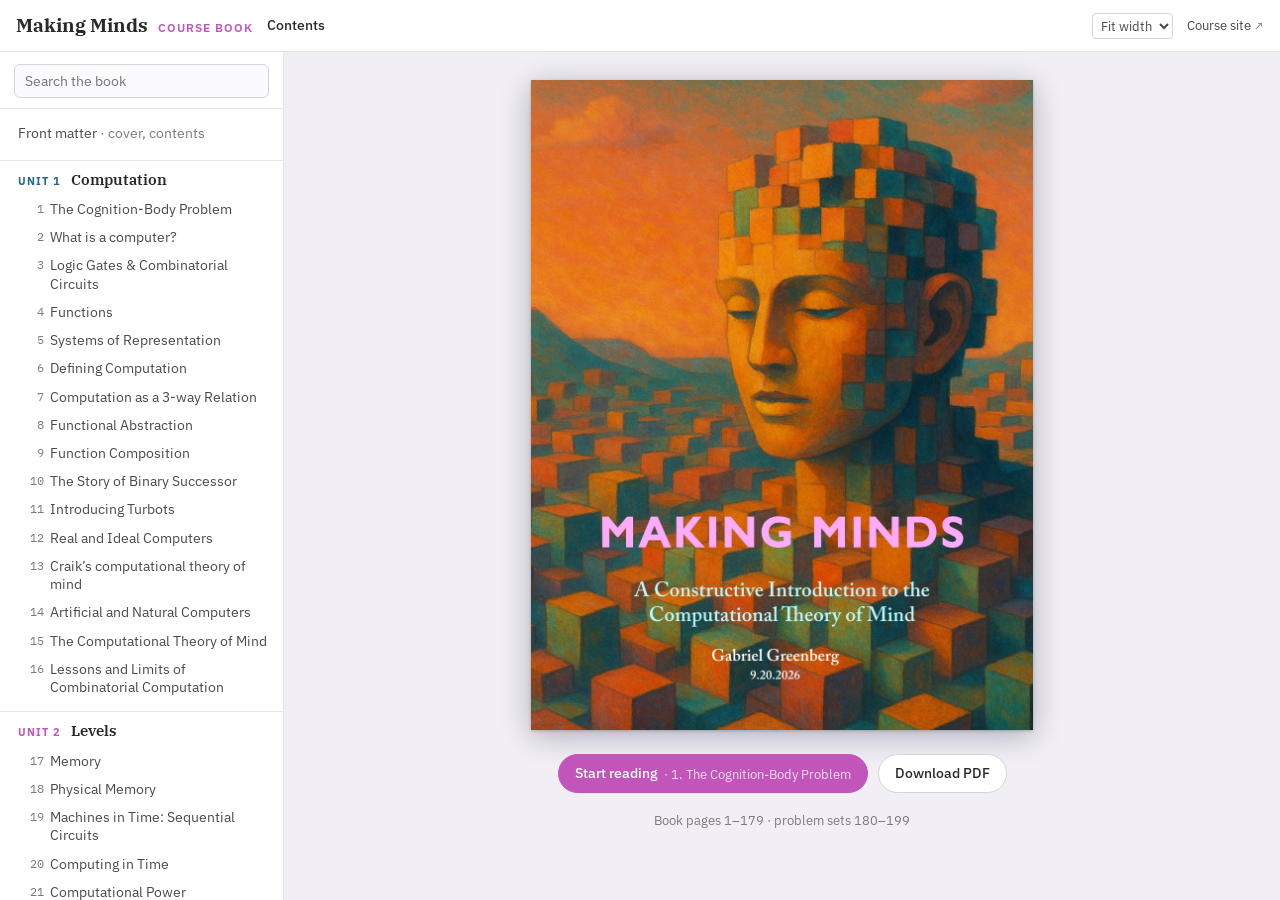
==== book/index.html @ e486b7bf "Web reader: read the course book online at /book/ (pdf.js, chapter PDFs, search, deep links); schedu" ====
<!doctype html>
<html lang="en">
<head>
<meta charset="utf-8">
<meta name="viewport" content="width=device-width, initial-scale=1">
<title>Making Minds · Read</title>
<meta name="description" content="Making Minds — a constructive introduction to the computational theory of mind (Gabriel Greenberg). Read the course book online, chapter by chapter, with search.">
<link rel="icon" href="data:image/svg+xml,%3Csvg xmlns='http://www.w3.org/2000/svg' viewBox='0 0 32 32'%3E%3Crect width='32' height='32' fill='%23081633'/%3E%3Ctext x='16' y='22' text-anchor='middle' font-family='Georgia,serif' font-weight='700' font-size='17' fill='%23fff'%3EMM%3C/text%3E%3C/svg%3E">
<link rel="preconnect" href="https://fonts.googleapis.com">
<link rel="preconnect" href="https://fonts.gstatic.com" crossorigin>
<link rel="stylesheet" href="https://fonts.googleapis.com/css2?family=IBM+Plex+Sans:ital,wght@0,400;0,500;0,600;1,400&family=IBM+Plex+Serif:wght@500;600;700&family=IBM+Plex+Mono:wght@400;500&display=swap">
<link rel="stylesheet" href="../assets/site.css">
<link rel="stylesheet" href="reader.css">
</head>
<body class="rb">
<header class="topbar rb-top">
  <button class="rb-menu" id="menu" type="button" aria-label="Contents" aria-controls="side" aria-expanded="false"><span></span><span></span><span></span></button>
  <a class="brand" href="#contents">Making Minds<span class="course">Course book</span></a>
  <nav class="rb-crumb" id="crumb" aria-label="Position"></nav>
  <div class="rb-tools">
    <span class="rb-pageno mono" id="pageno"></span>
    <label class="rb-zoom"><span class="vh">Zoom</span>
      <select id="zoom" aria-label="Zoom">
        <option value="0.75">75%</option>
        <option value="1" selected>Fit width</option>
        <option value="1.25">125%</option>
        <option value="1.5">150%</option>
        <option value="2">200%</option>
      </select>
    </label>
    <a class="rb-site" href="../index.html">Course site</a>
  </div>
</header>

<div class="rb-body">
  <div class="rb-backdrop" id="backdrop"></div>
  <aside class="rb-side" id="side" aria-label="Contents and search">
    <form class="rb-search" id="searchform" role="search" autocomplete="off">
      <input type="search" id="q" placeholder="Search the book" aria-label="Search the book" spellcheck="false">
      <button type="button" id="qclear" aria-label="Clear search" hidden>×</button>
    </form>
    <nav class="rb-toc" id="toc" aria-label="Contents"></nav>
    <div class="rb-results" id="results" hidden></div>
    <div class="rb-sidefoot" id="sidefoot"></div>
  </aside>

  <main class="rb-main" id="main" tabindex="-1">
    <section class="rb-landing" id="landing" hidden>
      <div class="rb-cover"><img id="coverimg" alt="Making Minds — cover" decoding="async"></div>
      <div class="rb-actions" id="actions"></div>
      <p class="rb-updated" id="updated"></p>
    </section>
    <section class="rb-doc" id="doc" hidden>
      <div class="rb-pages" id="pages"></div>
      <nav class="rb-chapnav" id="chapnav" aria-label="Previous and next chapter"></nav>
    </section>
    <p class="rb-status" id="status" hidden></p>
  </main>
</div>
<script type="module" src="reader.js"></script>
</body>
</html>
---- assets/site.css ----
/* Making Minds · Phil 133 · site stylesheet
   Layout and table styling follow the Fall 2026 planning calendar;
   colors and the splash hero come from the original makingminds.org. */

:root {
  --bg: #FBFAFD;
  --surface: #FFFFFF;
  --surface-2: #F1EEF5;
  --ink: #2A2A2A;
  --ink-2: #4A4A4A;
  --ink-3: #7B7B7B;
  --line: #E5E5E5;
  --line-2: #D5D5D5;
  --navy: #030D24;           /* splash background (matches the image edges) */
  --accent: #C255B9;         /* magenta section labels / unit headings */
  --accent-2: #DA73D2;       /* subtitle pink */
  --accent-soft: #F7E6F5;
  --lav: #E2B4FF;            /* the band under the hero */
  --lav-soft: #F2E6FF;
  --lav-line: #DCC6F2;
  --link: #1382D6;
  --date: #24678D;
  --date-soft: #E3EEF6;
  --hw: #C93A3A;
  --hw-soft: #FCEBEB;
  --exam: #6E3A96;
  --exam-soft: #EFE2FF;
  --hol: #9A9A9A;
  --orange: #F5A623;
  --u1: #24678D;
  --u2: #C255B9;
  --u3: #F5A623;
  color-scheme: light;
}

/* ---------- Base ---------- */
* { box-sizing: border-box; }
html { -webkit-text-size-adjust: 100%; scroll-behavior: smooth; }
body {
  margin: 0;
  background: var(--bg);
  color: var(--ink);
  font-family: "IBM Plex Sans", "Helvetica Neue", Arial, sans-serif;
  font-size: 15px;
  line-height: 1.5;
}
.page { max-width: 960px; margin-inline: auto; padding-inline: clamp(16px, 4vw, 40px); }
main.page { padding-block: 30px 40px; }
h1, h2, h3 { font-family: "IBM Plex Serif", Georgia, "Times New Roman", serif; text-wrap: balance; margin: 0; }
h1 { font-size: 34px; font-weight: 600; line-height: 1.12; letter-spacing: -0.01em; }
h2 { font-size: 19px; font-weight: 600; margin-bottom: 10px; color: var(--accent); }
h3 { font-size: 16px; font-weight: 600; margin: 20px 0 6px; }
a { color: var(--link); text-decoration-thickness: 1px; text-underline-offset: 2px; }
a:hover { text-decoration-thickness: 2px; }
b, strong { font-weight: 600; }
.mono { font-family: "IBM Plex Mono", "SFMono-Regular", Menlo, Consolas, monospace; font-variant-numeric: tabular-nums; }
.eyebrow { font-size: 11.5px; letter-spacing: 0.09em; text-transform: uppercase; color: var(--ink-3); font-weight: 600; }
.dim { color: var(--ink-3); }
em { color: var(--ink-3); font-style: italic; }
section { margin-top: 32px; }
main > section:first-child, main > .withtoc:first-child { margin-top: 0; }

/* ---------- Top bar ---------- */
.topbar { background: var(--surface); border-bottom: 1px solid var(--line); }
.topbar .page { display: flex; flex-wrap: wrap; align-items: baseline; justify-content: space-between; gap: 6px 20px; padding-block: 12px; }
.brand {
  font-family: "IBM Plex Serif", Georgia, serif; font-weight: 700; font-size: 19px; color: var(--ink);
  text-decoration: none; display: inline-flex; align-items: baseline; gap: 10px;
}
.brand .course { font-family: "IBM Plex Sans", sans-serif; font-weight: 600; font-size: 11.5px; letter-spacing: 0.09em; text-transform: uppercase; color: var(--accent); }
.topbar nav { display: flex; flex-wrap: wrap; gap: 4px 20px; font-size: 14px; }
.topbar nav a { color: var(--ink-2); text-decoration: none; padding: 4px 0; border-bottom: 2px solid transparent; }
.topbar nav a:hover { color: var(--accent); }
.topbar nav a[aria-current="page"] { color: var(--ink); border-bottom-color: var(--accent); font-weight: 600; }
.topbar nav a.ext::after { content: " \2197"; color: var(--ink-3); font-size: 12px; }

/* ---------- Hero (splash image, bound to the main column) ---------- */
.hero { margin: 0; background: var(--navy); color: #fff; overflow: hidden; }
.hero-inner { position: relative; }
.hero-img {
  display: block; width: 100%; height: clamp(260px, 33vw, 390px); object-fit: cover; object-position: 20% 18%;
  -webkit-mask-image: linear-gradient(to right, transparent, #000 6%, #000 94%, transparent);
          mask-image: linear-gradient(to right, transparent, #000 6%, #000 94%, transparent);
}
.hero-text {
  position: absolute; top: 50%; right: clamp(16px, 4vw, 40px); transform: translateY(-50%);
  max-width: 58%; display: grid; gap: 10px; justify-items: end; text-align: right;
}
.hero h1 { font-size: clamp(38px, 5.4vw, 62px); font-weight: 700; color: #fff; text-transform: uppercase; letter-spacing: 0.02em; line-height: 1.05; text-shadow: 0 2px 18px rgba(0,0,0,.45); }
.hero .tagline { font-family: "IBM Plex Serif", Georgia, serif; font-size: clamp(16px, 1.9vw, 20px); font-weight: 600; color: var(--accent-2); margin: 0; max-width: 34ch; text-shadow: 0 1px 12px rgba(0,0,0,.5); }
.hero .hero-meta { margin: 4px 0 0; font-size: 14.5px; line-height: 1.55; color: #E8ECF5; text-shadow: 0 1px 10px rgba(0,0,0,.6); }
.hero .eyebrow { color: #C9D2E6; }
.hero.slim .hero-img { height: 190px; object-position: 20% 34%; }
.hero.slim .hero-text { gap: 6px; }
.hero.slim h1 { font-size: clamp(28px, 3.6vw, 40px); text-transform: none; letter-spacing: -0.01em; }
.hero.slim .tagline { color: #E8ECF5; font-weight: 500; font-size: 15.5px; max-width: 48ch; }
.hero.slim .tagline a { color: #fff; }
.band { height: 14px; background: var(--lav); }

/* ---------- Facts (two-column key / value grid) ---------- */
.facts { display: grid; grid-template-columns: 1fr 1fr; column-gap: 36px; border-top: 1px solid var(--line-2); }
.fact { display: grid; grid-template-columns: 96px 1fr; gap: 12px; padding: 9px 0; border-bottom: 1px solid var(--line); font-size: 14px; line-height: 1.45; }
.fact .k { color: var(--accent); font-weight: 600; }
.fact .v { min-width: 0; }

/* ---------- Up-next box (label left, compressed content right) ---------- */
.next { background: var(--lav-soft); border: 1px solid var(--lav-line); padding: 4px 16px; }
.nx { display: grid; grid-template-columns: 104px 1fr; gap: 12px; align-items: start; padding: 9px 0; border-bottom: 1px solid var(--lav-line); font-size: 13.5px; line-height: 1.45; }
.nx:last-child { border-bottom: 0; }
.nx .chip { display: inline-block; justify-self: start; background: var(--hw-soft); color: var(--hw); font-size: 11px; letter-spacing: 0.08em; text-transform: uppercase; font-weight: 700; padding: 2px 8px; margin-top: 1px; white-space: nowrap; }
.nx-body { min-width: 0; }
.nx-main { color: var(--ink); font-weight: 600; text-decoration: none; }
.nx-main:hover { color: var(--accent); }
.nx-date { font-weight: 400; color: var(--date); margin-right: 4px; }
.nx-main .dim { font-weight: 400; }
.nx-detail { color: var(--ink-2); font-size: 13px; margin-top: 2px; }
.nx-detail .rl { padding: 0; margin-right: 4px; }
.nx-detail .sep { color: var(--ink-3); margin: 0 2px; }
.nx-done { padding: 10px 0; font-size: 13.5px; color: var(--accent); font-weight: 600; }

/* ---------- Legend / chips ---------- */
.legend { font-size: 13.5px; color: var(--ink-2); margin: 0 0 12px; }
.tag {
  display: inline-block; font-family: "IBM Plex Mono", monospace; font-size: 11px; font-weight: 600; letter-spacing: 0.02em;
  padding: 1px 6px; margin-right: 5px; white-space: nowrap; vertical-align: 1px; line-height: 1.5;
}
.tag.c { background: var(--accent-soft); color: var(--accent); }
.tag.t { background: var(--date-soft); color: var(--date); }
.tag.ct { background: var(--surface-2); color: var(--ink-2); }
.tag.file { background: var(--surface-2); color: var(--ink-2); }
.mm { font-family: "IBM Plex Mono", monospace; font-size: 11.5px; font-weight: 600; color: var(--accent); margin-right: 6px; letter-spacing: 0.03em; }
a.mmlink { color: inherit; text-decoration: none; border-bottom: 1px dotted var(--line-2); }
a.mmlink:hover { color: var(--accent); border-bottom: 1px solid var(--accent); }

/* ---------- Schedule table ---------- */
.tablewrap { overflow-x: auto; background: var(--surface); border: 1px solid var(--line); }
.tablewrap.narrow { max-width: 420px; }
.schedwrap + .schedwrap { margin-top: 22px; }
table { border-collapse: collapse; width: 100%; }
table.sched { min-width: 720px; table-layout: fixed; }
col.c-wk { width: 44px; }
col.c-date { width: 100px; }
col.c-topic { width: 30%; }
.sched-head { background: transparent; margin-bottom: 2px; }
.sched-head th { border: 0; padding: 4px 12px 6px; }
th { text-align: left; font-size: 11.5px; letter-spacing: 0.08em; text-transform: uppercase; color: var(--ink-3); font-weight: 600; padding: 10px 12px; border-bottom: 1px solid var(--line-2); }
td { padding: 10px 12px; border-bottom: 1px solid var(--line); vertical-align: top; }
tr:last-child td { border-bottom: 0; }
td.wk { color: var(--ink-3); font-size: 13px; }
td.date { white-space: nowrap; font-size: 13.5px; color: var(--date); }
td.topic { font-weight: 500; }
td.readings { color: var(--ink-2); font-size: 13.5px; }
tr.unit td { background: var(--surface-2); padding: 13px 12px 9px; border-bottom: 1px solid var(--line-2); box-shadow: inset 0 3px 0 var(--uc, var(--accent)); }
tr.unit td .un { display: inline-block; font-size: 11.5px; letter-spacing: 0.09em; text-transform: uppercase; font-weight: 700; color: var(--uc, var(--accent)); margin-right: 12px; vertical-align: 2px; }
tr.unit td .ut { font-family: "IBM Plex Serif", Georgia, serif; font-size: 19px; font-weight: 600; color: var(--ink); }
tr.u1 td.topic { box-shadow: inset 3px 0 0 var(--u1); }
tr.u2 td.topic { box-shadow: inset 3px 0 0 var(--u2); }
tr.u3 td.topic { box-shadow: inset 3px 0 0 var(--u3); }
tr.holiday td { color: var(--hol); }
tr.holiday td.topic { font-style: italic; font-weight: 400; }
/* Homework and exam rows: the tint starts at the divider bar, so the week and
   date cells read like every other row. */
tr.exam td.topic, tr.exam td.readings { background: var(--exam-soft); }
tr.exam td.topic { font-weight: 600; color: var(--exam); box-shadow: inset 3px 0 0 var(--exam); }
tr.exam td.readings { color: var(--exam); }
tr.hw td.topic, tr.hw td.readings { background: var(--hw-soft); }
tr.hw td.topic { color: var(--hw); font-weight: 600; box-shadow: inset 3px 0 0 var(--hw); }
tr.hw td.topic .sub { color: var(--hw); opacity: .85; }
tr.hw td.readings { color: var(--hw); }
.sub { display: block; font-size: 12.5px; color: var(--ink-3); margin-top: 2px; font-weight: 400; }
tr:target td { outline: 2px solid var(--accent); outline-offset: -2px; }

/* reading groups inside a cell */
.rg { display: grid; grid-template-columns: 52px 1fr; gap: 10px; }
.rl { font-size: 10.5px; letter-spacing: 0.08em; text-transform: uppercase; color: var(--ink-3); font-weight: 600; padding-top: 3px; }
.rg ul { margin: 0; padding: 0; list-style: none; display: grid; gap: 3px; }
.rg li { line-height: 1.45; }
.note { display: block; }

/* recommended readings: folded by default */
details.rec { margin: 7px 0 0 62px; }
details.rec summary {
  display: inline-flex; align-items: center; gap: 7px; cursor: pointer; list-style: none;
  font-size: 11.5px; font-weight: 600; letter-spacing: 0.04em; text-transform: uppercase;
  color: var(--ink-2); background: var(--surface-2); border: 1px solid var(--line); padding: 3px 9px 3px 7px;
}
details.rec summary::-webkit-details-marker { display: none; }
details.rec summary::before { content: ""; width: 0; height: 0; border-left: 4px solid transparent; border-right: 4px solid transparent; border-top: 5px solid var(--ink-3); transition: transform .15s; }
details.rec[open] summary::before { transform: rotate(180deg); }
details.rec summary:hover { color: var(--accent); border-color: var(--line-2); }
details.rec summary .n { font-weight: 400; letter-spacing: 0; text-transform: none; color: var(--ink-3); }
details.rec ul { margin: 8px 0 2px; padding: 0 0 0 10px; list-style: none; display: grid; gap: 4px; border-left: 2px solid var(--line); }
details.rec li { line-height: 1.45; }

/* ---------- Prose pages (policies) ---------- */
.withtoc { display: grid; grid-template-columns: minmax(0, 72ch) 1fr; gap: 40px; align-items: start; }
.toc { position: sticky; top: 20px; font-size: 13px; padding-top: 4px; }
.toc .eyebrow { margin-bottom: 8px; }
.toc ul { list-style: none; margin: 0; padding: 0; display: grid; gap: 4px; border-left: 1px solid var(--line-2); }
.toc li { padding-left: 12px; }
.toc a { color: var(--ink-2); text-decoration: none; }
.toc a:hover { color: var(--accent); }
.prose { max-width: 72ch; min-width: 0; }
.prose h2 { margin-top: 30px; padding-top: 14px; border-top: 1px solid var(--line-2); scroll-margin-top: 16px; }
.prose h2:first-child { margin-top: 0; padding-top: 0; border-top: 0; }
.prose p { margin: 8px 0; }
.prose ul, .prose ol { margin: 8px 0; padding-left: 22px; }
.prose li { margin: 4px 0; }
.prose li::marker { color: var(--ink-3); }
table.plain td { padding: 7px 12px; font-size: 14px; }
table.plain td.num { text-align: right; width: 80px; }
.scale { display: grid; grid-template-columns: repeat(4, 1fr); gap: 1px; background: var(--line); border: 1px solid var(--line); max-width: 520px; }
.scale div { background: var(--surface); padding: 7px 10px; display: flex; justify-content: space-between; gap: 8px; font-size: 13px; }
.scale div span { color: var(--ink-3); }
.scale div b { color: var(--ink); }

/* ---------- Resources ---------- */
.reslist h2 { margin-top: 26px; }
.reslist h2:first-child { margin-top: 0; }
.reslist ul { margin: 0; padding: 0; list-style: none; display: grid; border-top: 1px solid var(--line-2); }
.reslist li { padding: 9px 0; border-bottom: 1px solid var(--line); font-size: 14.5px; }
.reslist .rnote { color: var(--ink-3); font-size: 13px; margin-left: 10px; }

/* ---------- Footer ---------- */
footer.page { padding-block: 14px 40px; border-top: 1px solid var(--line); color: var(--ink-3); font-size: 12.5px; display: flex; flex-wrap: wrap; justify-content: space-between; gap: 4px 16px; }

/* ---------- Small screens ---------- */
@media (max-width: 720px) {
  .hero-img { height: 210px; object-position: 22% 22%; -webkit-mask-image: none; mask-image: none; }
  .hero-text { position: static; transform: none; max-width: none; text-align: left; justify-items: start; padding: 16px 0 24px; }
  .hero h1 { font-size: 34px; }
  .hero.slim .hero-img { height: 120px; }
  .hero.slim .hero-text { padding: 12px 0 20px; }
  .nx { grid-template-columns: 1fr; gap: 4px; }
  .facts { grid-template-columns: 1fr; column-gap: 0; }
  .fact { grid-template-columns: 1fr; gap: 1px; }
  .fact .k { font-size: 11.5px; letter-spacing: 0.08em; text-transform: uppercase; }
  .withtoc { grid-template-columns: 1fr; gap: 20px; }
  .toc { position: static; }
  .toc ul { display: flex; flex-wrap: wrap; gap: 4px 14px; border-left: 0; }
  .toc li { padding-left: 0; }
  .scale { grid-template-columns: repeat(2, 1fr); }
  .schedwrap { overflow: visible; }
  table.sched { min-width: 0; }
  table.sched, table.sched tbody, table.sched tr, table.sched td { display: block; }
  table.sched thead, .sched-head { display: none; }
  table.sched td.wk:empty { display: none; }
  table.sched tr { padding: 10px 12px; border-bottom: 1px solid var(--line); }
  table.sched tr:last-child { border-bottom: 0; }
  table.sched td { padding: 0; border: 0; width: auto; min-width: 0; }
  table.sched td.wk, table.sched td.date { display: inline; font-size: 12.5px; }
  table.sched td.readings:empty { display: none; }
  table.sched td.wk::before { content: "Wk "; }
  table.sched td.wk::after { content: "\00b7"; margin: 0 7px; }
  table.sched td.topic { margin-top: 3px; box-shadow: none !important; padding-left: 10px; border-left: 3px solid transparent; }
  table.sched tr.u1 td.topic { border-left-color: var(--u1); }
  table.sched tr.u2 td.topic { border-left-color: var(--u2); }
  table.sched tr.u3 td.topic { border-left-color: var(--u3); }
  table.sched tr.hw, table.sched tr.exam { background: var(--hw-soft); }
  table.sched tr.exam { background: var(--exam-soft); }
  table.sched tr.hw td, table.sched tr.exam td { background: transparent; }
  table.sched tr.hw td.topic { border-left-color: var(--hw); }
  table.sched tr.exam td.topic { border-left-color: var(--exam); }
  table.sched td.readings { margin-top: 6px; }
  table.sched tr.unit td { padding: 7px 12px; margin: 0 -12px; }
  .rg { grid-template-columns: 1fr; gap: 2px; }
  details.rec { margin-left: 0; }
  .topbar nav { gap: 4px 14px; }
}

/* ---------- Print ---------- */
@media print {
  body { font-size: 11.5px; background: #fff; }
  .topbar nav, .band, .next, footer { display: none; }
  .hero { background: none; color: #000; }
  .hero-img { display: none; }
  .hero h1, .hero .tagline, .hero .hero-meta { color: #000; text-shadow: none; }
  .hero-text { position: static; transform: none; text-align: left; justify-items: start; max-width: none; padding: 10px 0; }
  .tablewrap { border: 0; overflow: visible; }
  table.sched { min-width: 0; }
  tr { break-inside: avoid; }
  details.rec[open] summary::before { display: none; }
  a { color: inherit; text-decoration: none; }
}
---- book/reader.css ----
/* Making Minds · web reader. Builds on ../assets/site.css (tokens, top bar, fonts). */

:root { --rb-side-w: 284px; --rb-top-h: 52px; --rb-page-max: 1000px; }
html { scroll-behavior: auto; }
body.rb { margin: 0; height: 100vh; height: 100dvh; display: flex; flex-direction: column; overflow: hidden; background: var(--surface-2); }
.vh { position: absolute; width: 1px; height: 1px; overflow: hidden; clip: rect(0 0 0 0); white-space: nowrap; }

/* ---------- top bar ---------- */
.rb-top { flex: none; display: flex; align-items: center; gap: 14px; padding: 0 16px; height: var(--rb-top-h); position: relative; z-index: 30; }
.rb-top .brand { flex: none; white-space: nowrap; }
.rb-menu { display: none; flex: none; width: 34px; height: 34px; margin-left: -8px; padding: 8px 7px; border: 0; background: none; cursor: pointer; flex-direction: column; justify-content: space-between; }
.rb-menu span { display: block; height: 2px; background: var(--ink-2); border-radius: 1px; }
.rb-top .rb-crumb { flex: 1 1 auto; display: block; gap: 0; min-width: 0; font-size: 13.5px; color: var(--ink-2); white-space: nowrap; overflow: hidden; text-overflow: ellipsis; }
.topbar .rb-crumb a { color: inherit; text-decoration: none; padding: 0; border: 0; }
.rb-crumb a:hover { color: var(--accent); }
.rb-crumb .sep { color: var(--ink-3); margin: 0 6px; }
.rb-crumb .unit { font-weight: 600; color: var(--uc, var(--accent)); }
.rb-crumb .cur { color: var(--ink); font-weight: 500; }
.rb-tools { flex: none; display: flex; align-items: center; gap: 14px; font-size: 13px; }
.rb-pageno { color: var(--ink-3); font-size: 12.5px; white-space: nowrap; }
.rb-zoom select { font: inherit; font-size: 12.5px; color: var(--ink-2); background: var(--surface); border: 1px solid var(--line-2); border-radius: 4px; padding: 3px 4px; }
.rb-site { color: var(--ink-2); text-decoration: none; white-space: nowrap; }
.rb-site::after { content: " \2197"; color: var(--ink-3); font-size: 12px; }
.rb-site:hover { color: var(--accent); }

/* ---------- body: sidebar + main ---------- */
.rb-body { flex: 1 1 auto; min-height: 0; display: flex; position: relative; }
.rb-side { flex: none; width: var(--rb-side-w); background: var(--surface); border-right: 1px solid var(--line); overflow-y: auto; overscroll-behavior: contain; display: flex; flex-direction: column; }
.rb-main { flex: 1 1 auto; min-width: 0; overflow: auto; overscroll-behavior: contain; position: relative; outline: none; }
.rb-backdrop { display: none; }

/* search box */
.rb-search { position: sticky; top: 0; z-index: 2; background: var(--surface); padding: 12px 14px 10px; border-bottom: 1px solid var(--line); display: flex; align-items: center; }
.rb-search input { flex: 1 1 auto; min-width: 0; font: inherit; font-size: 13.5px; padding: 6px 28px 6px 10px; border: 1px solid var(--line-2); border-radius: 6px; background: var(--bg); color: var(--ink); -webkit-appearance: none; appearance: none; }
.rb-search input::-webkit-search-cancel-button { display: none; }
.rb-search input:focus { outline: 2px solid var(--lav); border-color: var(--lav-line); }
.rb-search button { position: absolute; right: 18px; width: 22px; height: 22px; border: 0; border-radius: 11px; background: var(--surface-2); color: var(--ink-2); font-size: 15px; line-height: 1; cursor: pointer; }
.rb-search button:hover { background: var(--lav-soft); color: var(--ink); }

/* contents tree */
.rb-toc { padding: 8px 0 12px; font-size: 13.5px; }
.rb-toc .front { display: block; padding: 6px 14px 6px 18px; color: var(--ink-2); text-decoration: none; }
.rb-toc .front:hover, .rb-toc .front.cur { color: var(--ink); background: var(--lav-soft); }
.rb-toc .unit { margin-top: 10px; padding: 8px 14px 4px 18px; display: flex; align-items: baseline; gap: 10px; border-top: 1px solid var(--line); }
.rb-toc .unit .un { font-size: 10.5px; letter-spacing: 0.09em; text-transform: uppercase; font-weight: 700; color: var(--uc); }
.rb-toc .unit .ut { font-family: "IBM Plex Serif", Georgia, serif; font-size: 15px; font-weight: 600; color: var(--ink); }
.rb-toc ol { list-style: none; margin: 0; padding: 0; }
.rb-toc .ch { display: block; }
.rb-toc .ch > a { display: grid; grid-template-columns: 26px 1fr; gap: 6px; padding: 5px 14px 5px 18px; color: var(--ink-2); text-decoration: none; line-height: 1.35; position: relative; }
.rb-toc .ch > a .n { color: var(--ink-3); font-family: "IBM Plex Mono", monospace; font-size: 12px; padding-top: 1px; text-align: right; }
.rb-toc .ch > a:hover { color: var(--ink); background: var(--bg); }
.rb-toc .ch.cur > a { color: var(--ink); font-weight: 600; background: var(--lav-soft); }
.rb-toc .ch > a .bar { position: absolute; left: 18px; right: 14px; bottom: 1px; height: 2px; background: var(--line); border-radius: 1px; overflow: hidden; opacity: 0; }
.rb-toc .ch > a .bar i { display: block; height: 100%; width: 0; background: var(--uc); }
.rb-toc .ch.read > a .bar { opacity: 1; }
.rb-toc .secs { display: none; margin: 2px 0 6px; padding: 0 0 0 0; }
.rb-toc .ch.cur .secs { display: block; }
.rb-toc .secs a { display: block; padding: 3px 14px 3px 50px; font-size: 12.5px; color: var(--ink-2); text-decoration: none; line-height: 1.35; }
.rb-toc .secs a.l3 { padding-left: 62px; color: var(--ink-3); }
.rb-toc .secs a:hover { color: var(--accent); }
.rb-toc .secs a.cur { color: var(--accent); font-weight: 600; }
.rb-toc .ps { margin-top: 12px; border-top: 1px solid var(--line); padding-top: 6px; }
.rb-toc .ps > a .n { font-size: 11px; }

/* sidebar footer links */
.rb-sidefoot { margin-top: auto; padding: 12px 18px 16px; border-top: 1px solid var(--line); font-size: 12.5px; color: var(--ink-2); display: grid; gap: 5px; }
.rb-sidefoot a { color: var(--ink-2); text-decoration: none; }
.rb-sidefoot a:hover { color: var(--accent); }
.rb-sidefoot .new { color: var(--ink-3); }
.rb-sidefoot .new b { color: var(--ink-2); font-weight: 600; }

/* search results (replace the tree while active) */
.rb-results { padding: 6px 0 16px; font-size: 13px; }
.rb-results .rs-head { padding: 8px 18px 6px; color: var(--ink-3); font-size: 12px; }
.rb-results .rs-ch { padding: 10px 18px 3px; font-weight: 600; color: var(--ink); border-top: 1px solid var(--line); }
.rb-results .rs-ch .n { color: var(--ink-3); font-family: "IBM Plex Mono", monospace; font-size: 11.5px; margin-right: 6px; }
.rb-results a.hit { display: block; padding: 5px 18px 7px; color: var(--ink-2); text-decoration: none; line-height: 1.4; }
.rb-results a.hit:hover, .rb-results a.hit.cur { background: var(--lav-soft); color: var(--ink); }
.rb-results a.hit .where { display: block; font-size: 11.5px; color: var(--ink-3); }
.rb-results a.hit .where .p { font-family: "IBM Plex Mono", monospace; }
.rb-results mark { background: #FFE9A6; color: inherit; padding: 0 1px; border-radius: 2px; }
.rb-results .none { padding: 12px 18px; color: var(--ink-3); }

/* ---------- landing ---------- */
.rb-landing { max-width: 760px; margin: 0 auto; padding: 28px 20px 48px; }
.rb-cover { display: flex; justify-content: center; }
.rb-cover img { display: block; width: min(100%, 560px, calc((100vh - 250px) * 1460 / 1888)); min-width: min(100%, 300px); height: auto; aspect-ratio: 1460 / 1888; background: var(--navy); box-shadow: 0 6px 28px rgba(3,13,36,.28), 0 1px 3px rgba(0,0,0,.2); }
.rb-actions { display: flex; flex-wrap: wrap; justify-content: center; gap: 10px; margin-top: 24px; }
.rb-actions a { display: inline-flex; align-items: center; gap: 6px; padding: 8px 16px; border-radius: 999px; font-size: 13.5px; font-weight: 500; text-decoration: none; border: 1px solid var(--line-2); background: var(--surface); color: var(--ink); }
.rb-actions a:hover { border-color: var(--accent); color: var(--accent); }
.rb-actions a.primary { background: var(--accent); border-color: var(--accent); color: #fff; }
.rb-actions a.primary:hover { background: var(--accent-2); border-color: var(--accent-2); color: #fff; }
.rb-actions a.cont { background: var(--lav-soft); border-color: var(--lav-line); }
.rb-actions a .sub { font-weight: 400; color: inherit; opacity: .8; }
.rb-actions a.contents { display: none; }
.rb-updated { text-align: center; margin: 18px 0 0; font-size: 12.5px; color: var(--ink-3); }
.rb-updated b { font-weight: 600; color: var(--ink-2); }

/* ---------- pages ---------- */
.rb-doc { padding: 22px 16px 40px; }
.rb-pages { display: flex; flex-direction: column; align-items: center; gap: 16px; }
.pg { position: relative; flex: none; background: #fff; box-shadow: 0 1px 2px rgba(0,0,0,.10), 0 6px 20px rgba(3,13,36,.10); width: var(--pw); height: var(--ph); overflow: hidden; }
.pg canvas { position: absolute; inset: 0; width: 100%; height: 100%; display: block; }
.pg .pnum { position: absolute; right: 8px; bottom: 6px; font-family: "IBM Plex Mono", monospace; font-size: 11px; color: var(--ink-3); opacity: 0; }
.pg.blank .pnum { opacity: 1; }
.pg.divider { }
.rb-chapnav { max-width: var(--rb-page-max); margin: 26px auto 0; display: flex; justify-content: space-between; gap: 12px; font-size: 14px; }
.rb-chapnav a { display: inline-flex; flex-direction: column; gap: 2px; padding: 12px 16px; background: var(--surface); border: 1px solid var(--line); text-decoration: none; color: var(--ink); max-width: 48%; }
.rb-chapnav a:hover { border-color: var(--accent); }
.rb-chapnav a .k { font-size: 11px; letter-spacing: 0.08em; text-transform: uppercase; color: var(--ink-3); font-weight: 600; }
.rb-chapnav a.next { margin-left: auto; text-align: right; align-items: flex-end; }
.rb-status { text-align: center; color: var(--ink-3); font-size: 13px; padding: 40px 16px; }

/* pdf.js 4.10 text layer (subset of web/pdf_viewer.css; the page div carries --scale-factor) */
.textLayer { position: absolute; text-align: initial; inset: 0; overflow: clip; opacity: 1; line-height: 1;
  -webkit-text-size-adjust: none; text-size-adjust: none; forced-color-adjust: none; transform-origin: 0 0; caret-color: CanvasText; z-index: 1; }
.textLayer :is(span, br) { color: transparent; position: absolute; white-space: pre; cursor: text; transform-origin: 0% 0%; }
.textLayer > :not(.markedContent), .textLayer .markedContent span:not(.markedContent) { z-index: 1; }
.textLayer span.markedContent { top: 0; height: 0; }
.textLayer span[role="img"] { -webkit-user-select: none; user-select: none; cursor: default; }
.textLayer ::selection { background: rgba(19,130,214,.28); color: transparent; }
.textLayer br::selection { background: transparent; }
.textLayer .endOfContent { display: block; position: absolute; inset: 100% 0 0; z-index: 0; cursor: default; -webkit-user-select: none; user-select: none; }
.textLayer.selecting .endOfContent { top: 0; }
.textLayer span.hl { background: rgba(255, 214, 90, .55); border-radius: 2px; box-shadow: 0 0 0 1px rgba(255, 214, 90, .55); }
.textLayerImages { display: none; }

/* ---------- small screens ---------- */
@media (max-width: 900px) {
  .rb-top { gap: 10px; padding: 0 12px; }
  .rb-menu { display: flex; }
  .rb-top .brand .course { display: none; }
  .rb-site { display: none; }
  .rb-pageno { display: none; }
  .rb-side { position: absolute; z-index: 20; top: 0; bottom: 0; left: 0; width: min(var(--rb-side-w), 86vw); transform: translateX(-102%); transition: transform .2s ease; box-shadow: 0 0 0 rgba(0,0,0,0); }
  .rb-side.open { transform: none; box-shadow: 0 0 40px rgba(3,13,36,.35); }
  .rb-backdrop { display: block; position: absolute; inset: 0; z-index: 15; background: rgba(3,13,36,.35); opacity: 0; pointer-events: none; transition: opacity .2s; }
  .rb-side.open + .rb-backdrop, .rb-backdrop.on { opacity: 1; pointer-events: auto; }
  .rb-doc { padding: 12px 8px 32px; }
  .rb-pages { gap: 10px; }
  .rb-actions a.contents { display: inline-flex; }
  .rb-chapnav { flex-direction: column; }
  .rb-chapnav a { max-width: none; }
  .rb-chapnav a.next { margin-left: 0; align-items: flex-start; text-align: left; }
}
@media (max-width: 600px) {
  .rb-crumb { font-size: 12.5px; }
  .rb-crumb .unit, .rb-crumb .unit + .sep { display: none; }
}
@media print {
  .rb-side, .rb-top, .rb-chapnav, .rb-actions { display: none; }
  body.rb { height: auto; overflow: visible; }
  .rb-main { overflow: visible; }
}
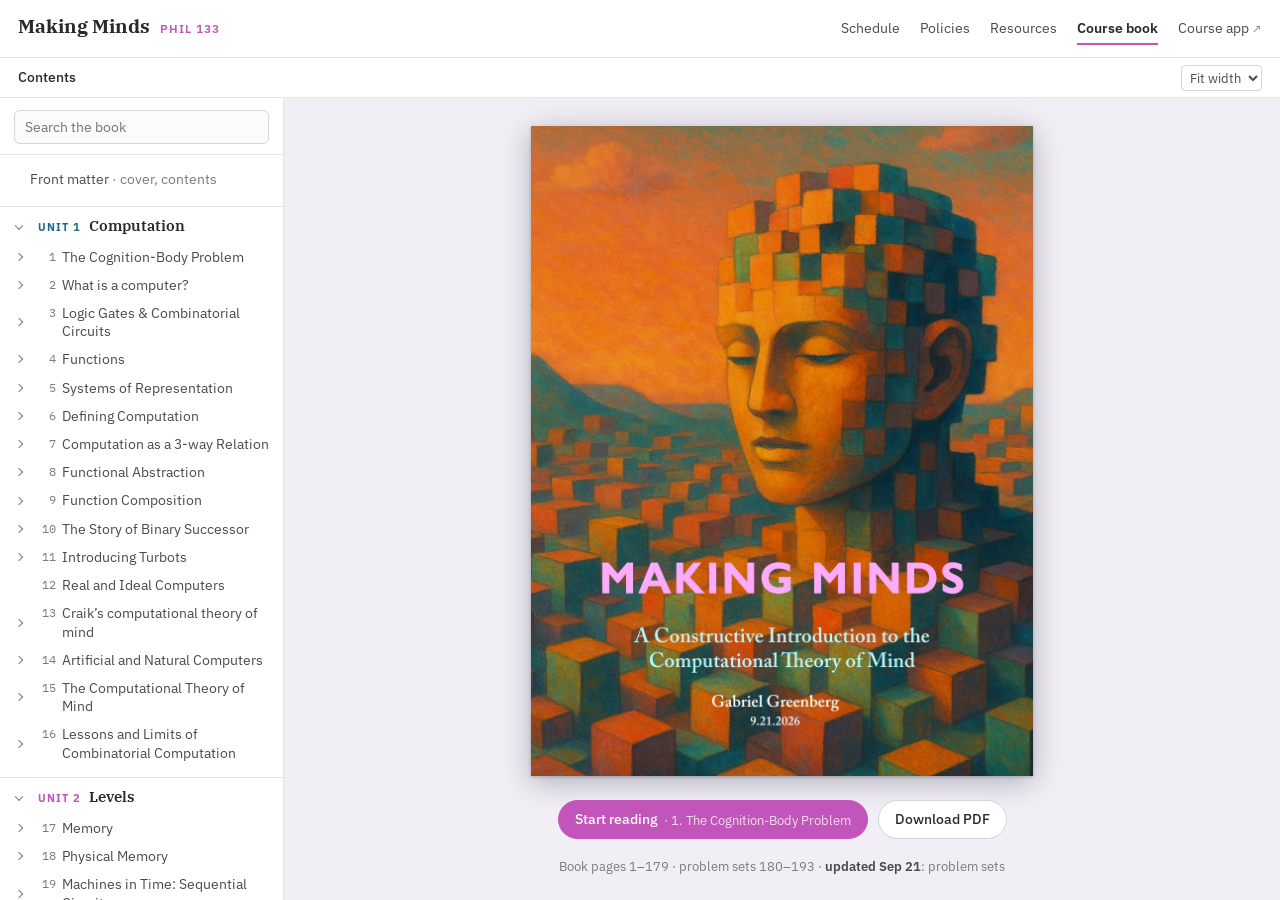
==== commit 3e9d3be6: "Reader: site top bar (no banner) above the reader bar; fold-out chevrons on units and chapters; drop" ====
--- a/book/index.html
+++ b/book/index.html
@@ -13,9 +13,14 @@
 <link rel="stylesheet" href="reader.css">
 </head>
 <body class="rb">
-<header class="topbar rb-top">
+<header class="topbar">
+  <div class="rb-topinner">
+    <a class="brand" href="../index.html">Making Minds<span class="course">Phil 133</span></a>
+    <nav aria-label="Site"><a href="../index.html">Schedule</a><a href="../policies.html">Policies</a><a href="../resources.html">Resources</a><a href="./" aria-current=page>Course book</a><a class="ext" href="https://making-minds.pages.dev" target="_blank" rel="noopener">Course app</a></nav>
+  </div>
+</header>
+<div class="rb-top">
   <button class="rb-menu" id="menu" type="button" aria-label="Contents" aria-controls="side" aria-expanded="false"><span></span><span></span><span></span></button>
-  <a class="brand" href="#contents">Making Minds<span class="course">Course book</span></a>
   <nav class="rb-crumb" id="crumb" aria-label="Position"></nav>
   <div class="rb-tools">
     <span class="rb-pageno mono" id="pageno"></span>
@@ -28,9 +33,8 @@
         <option value="2">200%</option>
       </select>
     </label>
-    <a class="rb-site" href="../index.html">Course site</a>
   </div>
-</header>
+</div>
 
 <div class="rb-body">
   <div class="rb-backdrop" id="backdrop"></div>
--- a/book/reader.css
+++ b/book/reader.css
@@ -1,17 +1,19 @@
 /* Making Minds · web reader. Builds on ../assets/site.css (tokens, top bar, fonts). */
 
-:root { --rb-side-w: 284px; --rb-top-h: 52px; --rb-page-max: 1000px; }
+:root { --rb-side-w: 284px; --rb-top-h: 40px; --rb-page-max: 1000px; }
 html { scroll-behavior: auto; }
 body.rb { margin: 0; height: 100vh; height: 100dvh; display: flex; flex-direction: column; overflow: hidden; background: var(--surface-2); }
 .vh { position: absolute; width: 1px; height: 1px; overflow: hidden; clip: rect(0 0 0 0); white-space: nowrap; }
 
-/* ---------- top bar ---------- */
-.rb-top { flex: none; display: flex; align-items: center; gap: 14px; padding: 0 16px; height: var(--rb-top-h); position: relative; z-index: 30; }
-.rb-top .brand { flex: none; white-space: nowrap; }
+/* ---------- site top bar (same markup and styles as the rest of the site, full width, no hero) ---------- */
+.topbar { flex: none; position: relative; z-index: 31; }
+.topbar .rb-topinner { display: flex; flex-wrap: wrap; align-items: baseline; justify-content: space-between; gap: 6px 20px; padding: 12px 18px; }
+/* ---------- reader bar: contents button (phones), breadcrumb, page, zoom ---------- */
+.rb-top { flex: none; display: flex; align-items: center; gap: 14px; padding: 0 18px; height: var(--rb-top-h); background: var(--surface); border-bottom: 1px solid var(--line); position: relative; z-index: 30; }
 .rb-menu { display: none; flex: none; width: 34px; height: 34px; margin-left: -8px; padding: 8px 7px; border: 0; background: none; cursor: pointer; flex-direction: column; justify-content: space-between; }
 .rb-menu span { display: block; height: 2px; background: var(--ink-2); border-radius: 1px; }
 .rb-top .rb-crumb { flex: 1 1 auto; display: block; gap: 0; min-width: 0; font-size: 13.5px; color: var(--ink-2); white-space: nowrap; overflow: hidden; text-overflow: ellipsis; }
-.topbar .rb-crumb a { color: inherit; text-decoration: none; padding: 0; border: 0; }
+.rb-top .rb-crumb a { color: inherit; text-decoration: none; padding: 0; border: 0; }
 .rb-crumb a:hover { color: var(--accent); }
 .rb-crumb .sep { color: var(--ink-3); margin: 0 6px; }
 .rb-crumb .unit { font-weight: 600; color: var(--uc, var(--accent)); }
@@ -19,9 +21,6 @@
 .rb-tools { flex: none; display: flex; align-items: center; gap: 14px; font-size: 13px; }
 .rb-pageno { color: var(--ink-3); font-size: 12.5px; white-space: nowrap; }
 .rb-zoom select { font: inherit; font-size: 12.5px; color: var(--ink-2); background: var(--surface); border: 1px solid var(--line-2); border-radius: 4px; padding: 3px 4px; }
-.rb-site { color: var(--ink-2); text-decoration: none; white-space: nowrap; }
-.rb-site::after { content: " \2197"; color: var(--ink-3); font-size: 12px; }
-.rb-site:hover { color: var(--accent); }
 
 /* ---------- body: sidebar + main ---------- */
 .rb-body { flex: 1 1 auto; min-height: 0; display: flex; position: relative; }
@@ -37,30 +36,35 @@
 .rb-search button { position: absolute; right: 18px; width: 22px; height: 22px; border: 0; border-radius: 11px; background: var(--surface-2); color: var(--ink-2); font-size: 15px; line-height: 1; cursor: pointer; }
 .rb-search button:hover { background: var(--lav-soft); color: var(--ink); }
 
-/* contents tree */
+/* contents tree (chevrons fold units and chapters open without navigating) */
 .rb-toc { padding: 8px 0 12px; font-size: 13.5px; }
-.rb-toc .front { display: block; padding: 6px 14px 6px 18px; color: var(--ink-2); text-decoration: none; }
+.rb-toc .front { display: block; padding: 6px 14px 6px 30px; color: var(--ink-2); text-decoration: none; }
 .rb-toc .front:hover, .rb-toc .front.cur { color: var(--ink); background: var(--lav-soft); }
-.rb-toc .unit { margin-top: 10px; padding: 8px 14px 4px 18px; display: flex; align-items: baseline; gap: 10px; border-top: 1px solid var(--line); }
+.rb-toc .tog { flex: none; width: 22px; align-self: stretch; min-height: 24px; margin: 0; padding: 0; border: 0; background: none; cursor: pointer; position: relative; color: var(--ink-3); }
+.rb-toc .tog::before { content: ""; position: absolute; left: 8px; top: 50%; width: 5px; height: 5px; border-right: 1.5px solid currentColor; border-bottom: 1.5px solid currentColor; transform: translateY(-50%) rotate(-45deg); transition: transform .15s; }
+.rb-toc .tog[aria-expanded="true"]::before { transform: translateY(-70%) rotate(45deg); }
+.rb-toc .tog:hover { color: var(--accent); }
+.rb-toc .tog.none { visibility: hidden; }
+.rb-toc .unit { margin-top: 10px; padding: 8px 14px 4px 8px; display: flex; align-items: baseline; gap: 8px; border-top: 1px solid var(--line); }
+.rb-toc .unit .tog { align-self: center; }
 .rb-toc .unit .un { font-size: 10.5px; letter-spacing: 0.09em; text-transform: uppercase; font-weight: 700; color: var(--uc); }
 .rb-toc .unit .ut { font-family: "IBM Plex Serif", Georgia, serif; font-size: 15px; font-weight: 600; color: var(--ink); }
+.rb-toc .unit.closed + ol { display: none; }
 .rb-toc ol { list-style: none; margin: 0; padding: 0; }
 .rb-toc .ch { display: block; }
-.rb-toc .ch > a { display: grid; grid-template-columns: 26px 1fr; gap: 6px; padding: 5px 14px 5px 18px; color: var(--ink-2); text-decoration: none; line-height: 1.35; position: relative; }
-.rb-toc .ch > a .n { color: var(--ink-3); font-family: "IBM Plex Mono", monospace; font-size: 12px; padding-top: 1px; text-align: right; }
-.rb-toc .ch > a:hover { color: var(--ink); background: var(--bg); }
-.rb-toc .ch.cur > a { color: var(--ink); font-weight: 600; background: var(--lav-soft); }
-.rb-toc .ch > a .bar { position: absolute; left: 18px; right: 14px; bottom: 1px; height: 2px; background: var(--line); border-radius: 1px; overflow: hidden; opacity: 0; }
-.rb-toc .ch > a .bar i { display: block; height: 100%; width: 0; background: var(--uc); }
-.rb-toc .ch.read > a .bar { opacity: 1; }
-.rb-toc .secs { display: none; margin: 2px 0 6px; padding: 0 0 0 0; }
-.rb-toc .ch.cur .secs { display: block; }
-.rb-toc .secs a { display: block; padding: 3px 14px 3px 50px; font-size: 12.5px; color: var(--ink-2); text-decoration: none; line-height: 1.35; }
-.rb-toc .secs a.l3 { padding-left: 62px; color: var(--ink-3); }
+.rb-toc .ch > .row { display: flex; align-items: stretch; padding-left: 8px; }
+.rb-toc .ch > .row > a { flex: 1 1 auto; min-width: 0; display: grid; grid-template-columns: 24px 1fr; gap: 6px; padding: 5px 14px 5px 2px; color: var(--ink-2); text-decoration: none; line-height: 1.35; }
+.rb-toc .ch > .row > a .n { color: var(--ink-3); font-family: "IBM Plex Mono", monospace; font-size: 12px; padding-top: 1px; text-align: right; }
+.rb-toc .ch > .row > a:hover { color: var(--ink); background: var(--bg); }
+.rb-toc .ch.cur > .row > a { color: var(--ink); font-weight: 600; background: var(--lav-soft); }
+.rb-toc .secs { display: none; margin: 2px 0 6px; padding: 0; }
+.rb-toc .ch.cur:not(.closed) .secs, .rb-toc .ch.open .secs { display: block; }
+.rb-toc .secs a { display: block; padding: 3px 14px 3px 62px; font-size: 12.5px; color: var(--ink-2); text-decoration: none; line-height: 1.35; }
+.rb-toc .secs a.l3 { padding-left: 74px; color: var(--ink-3); }
 .rb-toc .secs a:hover { color: var(--accent); }
 .rb-toc .secs a.cur { color: var(--accent); font-weight: 600; }
 .rb-toc .ps { margin-top: 12px; border-top: 1px solid var(--line); padding-top: 6px; }
-.rb-toc .ps > a .n { font-size: 11px; }
+.rb-toc .ps .row > a .n { font-size: 11px; }
 
 /* sidebar footer links */
 .rb-sidefoot { margin-top: auto; padding: 12px 18px 16px; border-top: 1px solid var(--line); font-size: 12.5px; color: var(--ink-2); display: grid; gap: 5px; }
@@ -127,10 +131,9 @@
 
 /* ---------- small screens ---------- */
 @media (max-width: 900px) {
+  .topbar .rb-topinner { padding: 10px 12px; }
   .rb-top { gap: 10px; padding: 0 12px; }
   .rb-menu { display: flex; }
-  .rb-top .brand .course { display: none; }
-  .rb-site { display: none; }
   .rb-pageno { display: none; }
   .rb-side { position: absolute; z-index: 20; top: 0; bottom: 0; left: 0; width: min(var(--rb-side-w), 86vw); transform: translateX(-102%); transition: transform .2s ease; box-shadow: 0 0 0 rgba(0,0,0,0); }
   .rb-side.open { transform: none; box-shadow: 0 0 40px rgba(3,13,36,.35); }
@@ -148,7 +151,7 @@
   .rb-crumb .unit, .rb-crumb .unit + .sep { display: none; }
 }
 @media print {
-  .rb-side, .rb-top, .rb-chapnav, .rb-actions { display: none; }
+  .rb-side, .rb-top, .topbar, .rb-chapnav, .rb-actions { display: none; }
   body.rb { height: auto; overflow: visible; }
   .rb-main { overflow: visible; }
 }
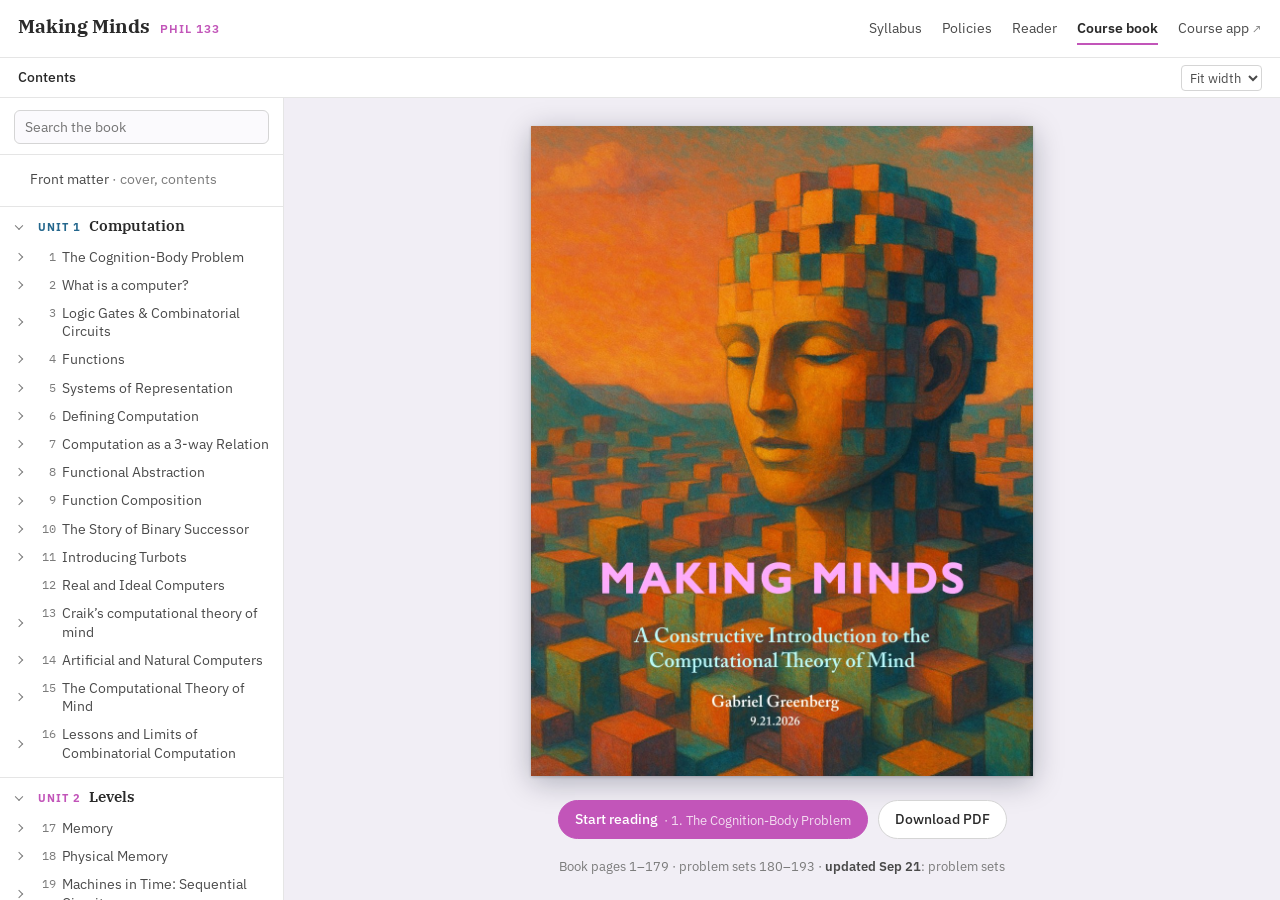
==== commit 5eb0ac4a: "Syllabus: compact outside-reading citations, renamed columns, Schedule -> Syllabus Outside readings " ====
--- a/book/index.html
+++ b/book/index.html
@@ -16,7 +16,7 @@
 <header class="topbar">
   <div class="rb-topinner">
     <a class="brand" href="../index.html">Making Minds<span class="course">Phil 133</span></a>
-    <nav aria-label="Site"><a href="../index.html">Schedule</a><a href="../policies.html">Policies</a><a href="../resources.html">Resources</a><a href="./" aria-current=page>Course book</a><a class="ext" href="https://making-minds.pages.dev" target="_blank" rel="noopener">Course app</a></nav>
+    <nav aria-label="Site"><a href="../index.html">Syllabus</a><a href="../policies.html">Policies</a><a href="../reader/">Reader</a><a href="./" aria-current=page>Course book</a><a class="ext" href="https://making-minds.pages.dev" target="_blank" rel="noopener">Course app</a></nav>
   </div>
 </header>
 <div class="rb-top">
--- a/assets/site.css
+++ b/assets/site.css
@@ -44,7 +44,7 @@
   font-size: 15px;
   line-height: 1.5;
 }
-.page { max-width: 960px; margin-inline: auto; padding-inline: clamp(16px, 4vw, 40px); }
+.page { max-width: 1080px; margin-inline: auto; padding-inline: clamp(16px, 4vw, 40px); }
 main.page { padding-block: 30px 40px; }
 h1, h2, h3 { font-family: "IBM Plex Serif", Georgia, "Times New Roman", serif; text-wrap: balance; margin: 0; }
 h1 { font-size: 34px; font-weight: 600; line-height: 1.12; letter-spacing: -0.01em; }
@@ -107,7 +107,7 @@
 .next { background: var(--lav-soft); border: 1px solid var(--lav-line); padding: 4px 16px; }
 .nx { display: grid; grid-template-columns: 104px 1fr; gap: 12px; align-items: start; padding: 9px 0; border-bottom: 1px solid var(--lav-line); font-size: 13.5px; line-height: 1.45; }
 .nx:last-child { border-bottom: 0; }
-.nx .chip { display: inline-block; justify-self: start; background: var(--hw-soft); color: var(--hw); font-size: 11px; letter-spacing: 0.08em; text-transform: uppercase; font-weight: 700; padding: 2px 8px; margin-top: 1px; white-space: nowrap; }
+.nx .chip { display: inline-block; justify-self: start; color: var(--ink-2); font-size: 11px; letter-spacing: 0.08em; text-transform: uppercase; font-weight: 700; margin-top: 2px; white-space: nowrap; }
 .nx-body { min-width: 0; }
 .nx-main { color: var(--ink); font-weight: 600; text-decoration: none; }
 .nx-main:hover { color: var(--accent); }
@@ -129,18 +129,20 @@
 .tag.ct { background: var(--surface-2); color: var(--ink-2); }
 .tag.file { background: var(--surface-2); color: var(--ink-2); }
 .mm { font-family: "IBM Plex Mono", monospace; font-size: 11.5px; font-weight: 600; color: var(--accent); margin-right: 6px; letter-spacing: 0.03em; }
-a.mmlink { color: inherit; text-decoration: none; border-bottom: 1px dotted var(--line-2); }
-a.mmlink:hover { color: var(--accent); border-bottom: 1px solid var(--accent); }
+a.mmlink, a.rdlink { color: inherit; text-decoration: none; border-bottom: 1px dotted var(--line-2); }
+a.mmlink:hover, a.rdlink:hover { color: var(--accent); border-bottom: 1px solid var(--accent); }
+a.rdlink.out::after { content: " \2197"; color: var(--ink-3); font-size: 11px; }   /* leaves the site */
 
 /* ---------- Schedule table ---------- */
 .tablewrap { overflow-x: auto; background: var(--surface); border: 1px solid var(--line); }
 .tablewrap.narrow { max-width: 420px; }
 .schedwrap + .schedwrap { margin-top: 22px; }
 table { border-collapse: collapse; width: 100%; }
-table.sched { min-width: 720px; table-layout: fixed; }
+table.sched { min-width: 800px; table-layout: fixed; }
 col.c-wk { width: 44px; }
 col.c-date { width: 100px; }
-col.c-topic { width: 30%; }
+col.c-topic { width: 23%; }
+col.c-mm { width: 34%; }   /* course-book chapters; the "other readings" column takes the rest */
 .sched-head { background: transparent; margin-bottom: 2px; }
 .sched-head th { border: 0; padding: 4px 12px 6px; }
 th { text-align: left; font-size: 11.5px; letter-spacing: 0.08em; text-transform: uppercase; color: var(--ink-3); font-weight: 600; padding: 10px 12px; border-bottom: 1px solid var(--line-2); }
@@ -161,35 +163,38 @@
 /* Homework and exam rows: the tint starts at the divider bar, so the week and
    date cells read like every other row. */
 tr.exam td.topic, tr.exam td.readings { background: var(--exam-soft); }
-tr.exam td.topic { font-weight: 600; color: var(--exam); box-shadow: inset 3px 0 0 var(--exam); }
+tr.exam td.topic { font-weight: 600; color: var(--exam); box-shadow: inset 3px 0 0 var(--uc, var(--u1)); }
 tr.exam td.readings { color: var(--exam); }
 tr.hw td.topic, tr.hw td.readings { background: var(--hw-soft); }
-tr.hw td.topic { color: var(--hw); font-weight: 600; box-shadow: inset 3px 0 0 var(--hw); }
+tr.hw td.topic { color: var(--hw); font-weight: 600; box-shadow: inset 3px 0 0 var(--uc, var(--u1)); }
 tr.hw td.topic .sub { color: var(--hw); opacity: .85; }
 tr.hw td.readings { color: var(--hw); }
 .sub { display: block; font-size: 12.5px; color: var(--ink-3); margin-top: 2px; font-weight: 400; }
 tr:target td { outline: 2px solid var(--accent); outline-offset: -2px; }
 
-/* reading groups inside a cell */
-.rg { display: grid; grid-template-columns: 52px 1fr; gap: 10px; }
-.rl { font-size: 10.5px; letter-spacing: 0.08em; text-transform: uppercase; color: var(--ink-3); font-weight: 600; padding-top: 3px; }
-.rg ul { margin: 0; padding: 0; list-style: none; display: grid; gap: 3px; }
-.rg li { line-height: 1.45; }
+/* reading lists inside a cell */
+ul.rlist { margin: 0; padding: 0; list-style: none; display: grid; gap: 3px; }
+ul.rlist li { line-height: 1.45; }
+/* course-book column: chapter numbers right-aligned in a fixed slot so titles (and their wrapped lines) line up */
+.mmcol li { display: grid; grid-template-columns: 20px 1fr; column-gap: 8px; }
+.mmcol .mm { margin-right: 0; text-align: right; }
+.rl { font-size: 10.5px; letter-spacing: 0.08em; text-transform: uppercase; color: var(--ink-3); font-weight: 600; }
 .note { display: block; }
 
-/* recommended readings: folded by default */
-details.rec { margin: 7px 0 0 62px; }
+/* recommended readings: a quiet toggle under the other readings, folded by default */
+details.rec { margin: 0; }
+ul.rlist + details.rec { margin-top: 6px; }
 details.rec summary {
-  display: inline-flex; align-items: center; gap: 7px; cursor: pointer; list-style: none;
-  font-size: 11.5px; font-weight: 600; letter-spacing: 0.04em; text-transform: uppercase;
-  color: var(--ink-2); background: var(--surface-2); border: 1px solid var(--line); padding: 3px 9px 3px 7px;
+  display: inline-flex; align-items: center; gap: 5px; cursor: pointer; list-style: none;
+  font-size: 12.5px; color: var(--ink-3); padding: 1px 0;
 }
 details.rec summary::-webkit-details-marker { display: none; }
-details.rec summary::before { content: ""; width: 0; height: 0; border-left: 4px solid transparent; border-right: 4px solid transparent; border-top: 5px solid var(--ink-3); transition: transform .15s; }
-details.rec[open] summary::before { transform: rotate(180deg); }
-details.rec summary:hover { color: var(--accent); border-color: var(--line-2); }
-details.rec summary .n { font-weight: 400; letter-spacing: 0; text-transform: none; color: var(--ink-3); }
-details.rec ul { margin: 8px 0 2px; padding: 0 0 0 10px; list-style: none; display: grid; gap: 4px; border-left: 2px solid var(--line); }
+details.rec summary::before { content: ""; width: 0; height: 0; border-top: 4px solid transparent; border-bottom: 4px solid transparent; border-left: 5px solid var(--ink-3); opacity: .8; transition: transform .15s; }
+details.rec[open] summary::before { transform: rotate(90deg); }
+details.rec summary:hover { color: var(--accent); }
+details.rec summary:hover::before { border-left-color: var(--accent); }
+details.rec summary .n { color: var(--ink-3); }
+details.rec ul { margin: 6px 0 2px; padding: 0 0 0 10px; list-style: none; display: grid; gap: 4px; border-left: 2px solid var(--line); }
 details.rec li { line-height: 1.45; }
 
 /* ---------- Prose pages (policies) ---------- */
@@ -213,6 +218,22 @@
 .scale div { background: var(--surface); padding: 7px 10px; display: flex; justify-content: space-between; gap: 8px; font-size: 13px; }
 .scale div span { color: var(--ink-3); }
 .scale div b { color: var(--ink); }
+
+/* ---------- Grade calculator (policies page) ---------- */
+.calc { border: 1px solid var(--lav-line); background: var(--lav-soft); padding: 14px 16px; margin: 16px 0; max-width: 560px; }
+.calc-head { font-weight: 600; color: var(--accent); font-size: 14px; }
+.calc-note { font-size: 13px; color: var(--ink-2); margin: 6px 0 0; }
+.calc-grid { display: grid; grid-template-columns: repeat(auto-fill, minmax(102px, 1fr)); gap: 9px 10px; margin: 12px 0 0; }
+.calc-f { display: grid; gap: 3px; }
+.calc-f span { font-size: 11px; letter-spacing: 0.06em; text-transform: uppercase; color: var(--ink-3); font-weight: 600; }
+.calc-f input { width: 100%; font-family: inherit; font-size: 14px; padding: 5px 7px; border: 1px solid var(--line-2); background: var(--surface); color: var(--ink); }
+.calc-f input:focus-visible, .calc-eval input:focus-visible { outline: 2px solid var(--accent); outline-offset: 1px; }
+.calc-eval { display: flex; align-items: center; gap: 7px; font-size: 13px; color: var(--ink-2); margin-top: 11px; cursor: pointer; }
+.calc-out { display: flex; gap: 30px; align-items: baseline; margin-top: 13px; padding-top: 11px; border-top: 1px solid var(--lav-line); }
+.calc-k { display: block; font-size: 11px; letter-spacing: 0.09em; text-transform: uppercase; color: var(--ink-3); font-weight: 600; margin-bottom: 2px; }
+.calc-num { font-size: 27px; font-weight: 600; color: var(--ink); }
+.calc-ltr { font-family: "IBM Plex Serif", Georgia, serif; font-size: 27px; font-weight: 700; color: var(--accent); }
+@media print { .calc { break-inside: avoid; } }
 
 /* ---------- Resources ---------- */
 .reslist h2 { margin-top: 26px; }
@@ -259,12 +280,11 @@
   table.sched tr.hw, table.sched tr.exam { background: var(--hw-soft); }
   table.sched tr.exam { background: var(--exam-soft); }
   table.sched tr.hw td, table.sched tr.exam td { background: transparent; }
-  table.sched tr.hw td.topic { border-left-color: var(--hw); }
-  table.sched tr.exam td.topic { border-left-color: var(--exam); }
+  table.sched tr.hw td.topic { border-left-color: var(--uc, var(--u1)); }
+  table.sched tr.exam td.topic { border-left-color: var(--uc, var(--u1)); }
   table.sched td.readings { margin-top: 6px; }
   table.sched tr.unit td { padding: 7px 12px; margin: 0 -12px; }
-  .rg { grid-template-columns: 1fr; gap: 2px; }
-  details.rec { margin-left: 0; }
+  table.sched td.readings + td.readings { margin-top: 4px; }
   .topbar nav { gap: 4px 14px; }
 }
 
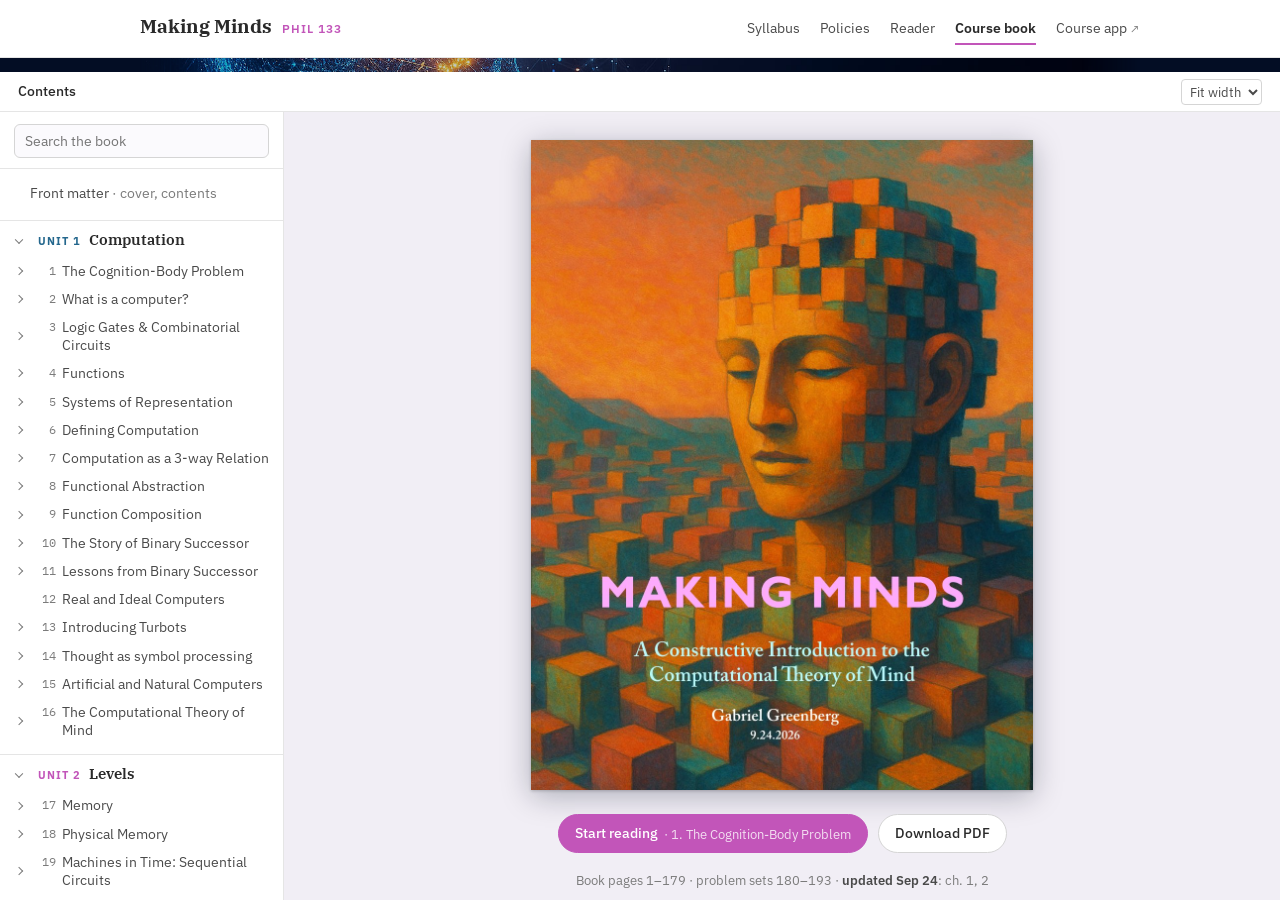
==== commit a02f6671: "Readers: a navy band with a sliver of the hero under the top bar; Policies hero lowered - Course boo" ====
--- a/book/index.html
+++ b/book/index.html
@@ -19,6 +19,7 @@
     <nav aria-label="Site"><a href="../index.html">Syllabus</a><a href="../policies.html">Policies</a><a href="../reader/">Reader</a><a href="./" aria-current=page>Course book</a><a class="ext" href="https://making-minds.pages.dev" target="_blank" rel="noopener">Course app</a></nav>
   </div>
 </header>
+<div class="hero-band" aria-hidden="true"><div class="sliver"><div></div></div></div>
 <div class="rb-top">
   <button class="rb-menu" id="menu" type="button" aria-label="Contents" aria-controls="side" aria-expanded="false"><span></span><span></span><span></span></button>
   <nav class="rb-crumb" id="crumb" aria-label="Position"></nav>
--- a/assets/site.css
+++ b/assets/site.css
@@ -30,6 +30,7 @@
   --u1: #24678D;
   --u2: #C255B9;
   --u3: #F5A623;
+  --page-max: 1080px;         /* the site column: syllabus, policies, and the top bar of the two readers */
   color-scheme: light;
 }
 
@@ -44,7 +45,7 @@
   font-size: 15px;
   line-height: 1.5;
 }
-.page { max-width: 1080px; margin-inline: auto; padding-inline: clamp(16px, 4vw, 40px); }
+.page { max-width: var(--page-max); margin-inline: auto; padding-inline: clamp(16px, 4vw, 40px); }
 main.page { padding-block: 30px 40px; }
 h1, h2, h3 { font-family: "IBM Plex Serif", Georgia, "Times New Roman", serif; text-wrap: balance; margin: 0; }
 h1 { font-size: 34px; font-weight: 600; line-height: 1.12; letter-spacing: -0.01em; }
@@ -84,13 +85,13 @@
 }
 .hero-text {
   position: absolute; top: 50%; right: clamp(16px, 4vw, 40px); transform: translateY(-50%);
-  max-width: 58%; display: grid; gap: 10px; justify-items: end; text-align: right;
+  max-width: 58%; display: grid; gap: 10px; justify-items: center; text-align: center;   /* centered block, parked at the right */
 }
 .hero h1 { font-size: clamp(38px, 5.4vw, 62px); font-weight: 700; color: #fff; text-transform: uppercase; letter-spacing: 0.02em; line-height: 1.05; text-shadow: 0 2px 18px rgba(0,0,0,.45); }
 .hero .tagline { font-family: "IBM Plex Serif", Georgia, serif; font-size: clamp(16px, 1.9vw, 20px); font-weight: 600; color: var(--accent-2); margin: 0; max-width: 34ch; text-shadow: 0 1px 12px rgba(0,0,0,.5); }
 .hero .hero-meta { margin: 4px 0 0; font-size: 14.5px; line-height: 1.55; color: #E8ECF5; text-shadow: 0 1px 10px rgba(0,0,0,.6); }
 .hero .eyebrow { color: #C9D2E6; }
-.hero.slim .hero-img { height: 190px; object-position: 20% 34%; }
+.hero.slim .hero-img { height: 190px; object-position: 20% 31%; }   /* eyes on the strip's midline (9/24; was 34%) */
 .hero.slim .hero-text { gap: 6px; }
 .hero.slim h1 { font-size: clamp(28px, 3.6vw, 40px); text-transform: none; letter-spacing: -0.01em; }
 .hero.slim .tagline { color: #E8ECF5; font-weight: 500; font-size: 15.5px; max-width: 48ch; }
@@ -114,7 +115,10 @@
 .nx-date { font-weight: 400; color: var(--date); margin-right: 4px; }
 .nx-main .dim { font-weight: 400; }
 .nx-detail { color: var(--ink-2); font-size: 13px; margin-top: 2px; }
-.nx-detail .rl { padding: 0; margin-right: 4px; }
+.nx-detail .rl { float: left; padding: 0; margin: 3px 14px 0 0; }   /* READ sits to the left of the reading columns */
+.nx-reads { margin-top: 4px; }
+.nx-reads { display: grid; grid-template-columns: minmax(0, auto) minmax(0, 1fr); column-gap: 48px; }   /* MM chapters (as wide as they need) | outside readings */
+.nx-reads.one { grid-template-columns: minmax(0, 1fr); }
 .nx-detail .sep { color: var(--ink-3); margin: 0 2px; }
 .nx-done { padding: 10px 0; font-size: 13.5px; color: var(--accent); font-weight: 600; }
 
@@ -175,6 +179,14 @@
 /* reading lists inside a cell */
 ul.rlist { margin: 0; padding: 0; list-style: none; display: grid; gap: 3px; }
 ul.rlist li { line-height: 1.45; }
+/* outside readings: a small square marks each item (the C/T tag chips are no longer shown) */
+.extcol ul.rlist li { position: relative; padding-left: 16px; }
+.extcol ul.rlist li::before { content: ""; position: absolute; left: 1px; top: 7px; width: 5px; height: 5px; background: var(--ink-3); opacity: .7; }
+/* the Recommended toggle uses the same geometry as a reading line: triangle in the square's slot, label at the text indent;
+   the opened list nests one step in, its squares under the word "Recommended" and its rule under the triangle */
+.extcol details.rec summary { position: relative; padding-left: 16px; }
+.extcol details.rec summary::before { position: absolute; left: 1px; top: 50%; margin-top: -4px; }
+.extcol details.rec ul { margin-left: 3px; padding-left: 10px; }
 /* course-book column: chapter numbers right-aligned in a fixed slot so titles (and their wrapped lines) line up */
 .mmcol li { display: grid; grid-template-columns: 20px 1fr; column-gap: 8px; }
 .mmcol .mm { margin-right: 0; text-align: right; }
@@ -253,6 +265,7 @@
   .hero.slim .hero-img { height: 120px; }
   .hero.slim .hero-text { padding: 12px 0 20px; }
   .nx { grid-template-columns: 1fr; gap: 4px; }
+  .nx-reads { grid-template-columns: 1fr; row-gap: 3px; }
   .facts { grid-template-columns: 1fr; column-gap: 0; }
   .fact { grid-template-columns: 1fr; gap: 1px; }
   .fact .k { font-size: 11.5px; letter-spacing: 0.08em; text-transform: uppercase; }
--- a/book/reader.css
+++ b/book/reader.css
@@ -5,9 +5,19 @@
 body.rb { margin: 0; height: 100vh; height: 100dvh; display: flex; flex-direction: column; overflow: hidden; background: var(--surface-2); }
 .vh { position: absolute; width: 1px; height: 1px; overflow: hidden; clip: rect(0 0 0 0); white-space: nowrap; }
 
-/* ---------- site top bar (same markup and styles as the rest of the site, full width, no hero) ---------- */
+/* ---------- site top bar: same markup, styles and column as the rest of the site (no hero), so the name and menu
+   stay put when you move between the syllabus and the readers; the reader bar and panes below use the full width ---------- */
 .topbar { flex: none; position: relative; z-index: 31; }
-.topbar .rb-topinner { display: flex; flex-wrap: wrap; align-items: baseline; justify-content: space-between; gap: 6px 20px; padding: 12px 18px; }
+.topbar .rb-topinner { display: flex; flex-wrap: wrap; align-items: baseline; justify-content: space-between; gap: 6px 20px;
+  max-width: var(--page-max, 1080px); margin-inline: auto; padding: 12px clamp(16px, 4vw, 40px); }
+/* ---------- hero band (9/24): a sliver of the home page's splash on its navy ground, the same 14px as the course
+   app's band, between the top bar and the reader bar; the image sits in the site column, placed and faded as on the
+   home page, so the glowing head lines up with the hero above the syllabus ---------- */
+.hero-band { flex: none; height: 14px; background: var(--navy, #030D24); overflow: hidden; }
+.hero-band .sliver { height: 100%; max-width: var(--page-max, 1080px); margin-inline: auto; padding-inline: clamp(16px, 4vw, 40px); box-sizing: border-box; }
+.hero-band .sliver div { height: 100%; background: url(../assets/splash.jpg) no-repeat 0 34% / 100% auto;
+  -webkit-mask-image: linear-gradient(to right, transparent, #000 6%, #000 94%, transparent);
+          mask-image: linear-gradient(to right, transparent, #000 6%, #000 94%, transparent); }
 /* ---------- reader bar: contents button (phones), breadcrumb, page, zoom ---------- */
 .rb-top { flex: none; display: flex; align-items: center; gap: 14px; padding: 0 18px; height: var(--rb-top-h); background: var(--surface); border-bottom: 1px solid var(--line); position: relative; z-index: 30; }
 .rb-menu { display: none; flex: none; width: 34px; height: 34px; margin-left: -8px; padding: 8px 7px; border: 0; background: none; cursor: pointer; flex-direction: column; justify-content: space-between; }
@@ -131,7 +141,6 @@
 
 /* ---------- small screens ---------- */
 @media (max-width: 900px) {
-  .topbar .rb-topinner { padding: 10px 12px; }
   .rb-top { gap: 10px; padding: 0 12px; }
   .rb-menu { display: flex; }
   .rb-pageno { display: none; }
@@ -151,7 +160,7 @@
   .rb-crumb .unit, .rb-crumb .unit + .sep { display: none; }
 }
 @media print {
-  .rb-side, .rb-top, .topbar, .rb-chapnav, .rb-actions { display: none; }
+  .rb-side, .rb-top, .topbar, .hero-band, .rb-chapnav, .rb-actions { display: none; }
   body.rb { height: auto; overflow: visible; }
   .rb-main { overflow: visible; }
 }
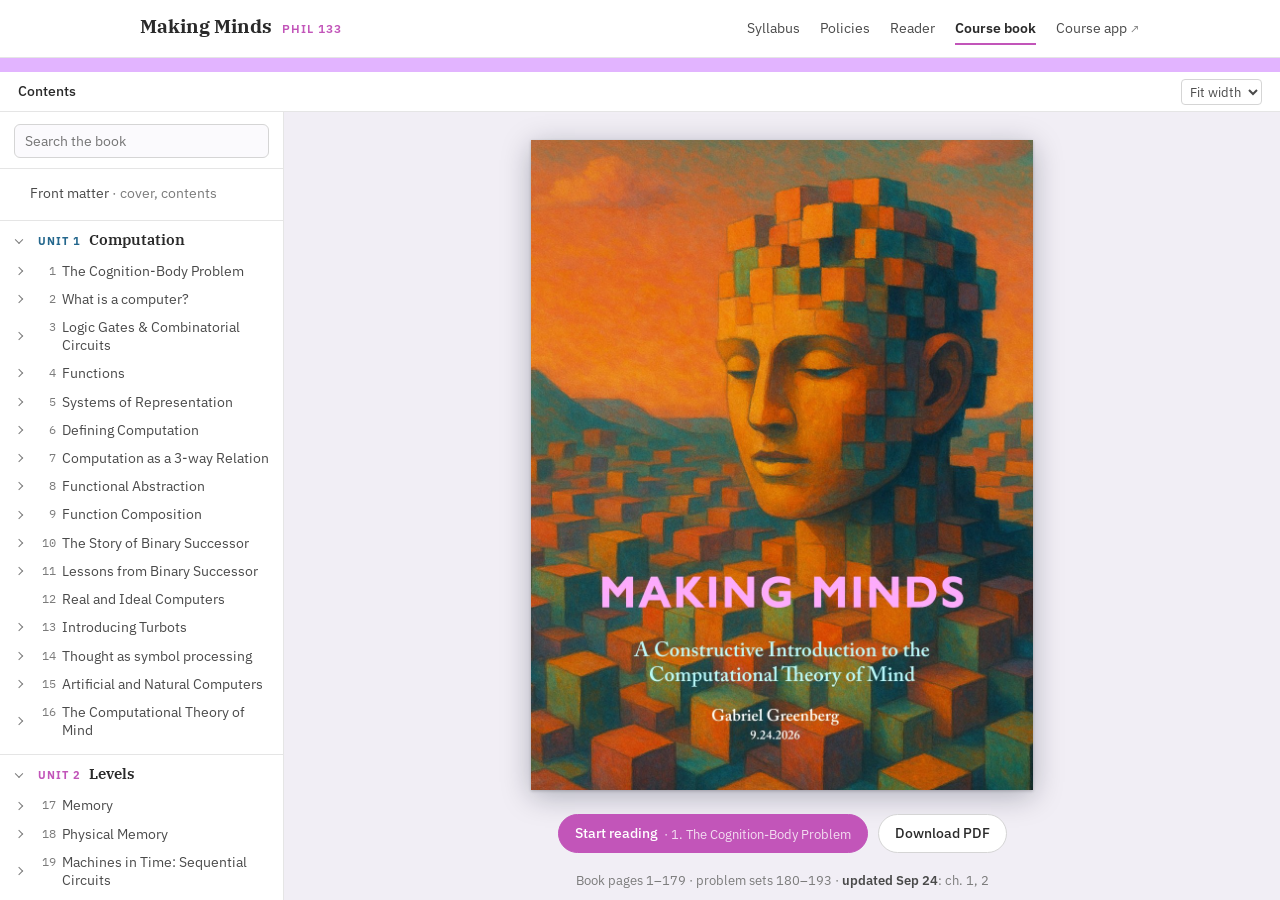
==== commit daf8c694: "Readers: the site's standard lavender band under the top bar (replaces the navy strip with the hero " ====
--- a/book/index.html
+++ b/book/index.html
@@ -19,7 +19,7 @@
     <nav aria-label="Site"><a href="../index.html">Syllabus</a><a href="../policies.html">Policies</a><a href="../reader/">Reader</a><a href="./" aria-current=page>Course book</a><a class="ext" href="https://making-minds.pages.dev" target="_blank" rel="noopener">Course app</a></nav>
   </div>
 </header>
-<div class="hero-band" aria-hidden="true"><div class="sliver"><div></div></div></div>
+<div class="band" aria-hidden="true"></div>
 <div class="rb-top">
   <button class="rb-menu" id="menu" type="button" aria-label="Contents" aria-controls="side" aria-expanded="false"><span></span><span></span><span></span></button>
   <nav class="rb-crumb" id="crumb" aria-label="Position"></nav>
--- a/book/reader.css
+++ b/book/reader.css
@@ -10,14 +10,9 @@
 .topbar { flex: none; position: relative; z-index: 31; }
 .topbar .rb-topinner { display: flex; flex-wrap: wrap; align-items: baseline; justify-content: space-between; gap: 6px 20px;
   max-width: var(--page-max, 1080px); margin-inline: auto; padding: 12px clamp(16px, 4vw, 40px); }
-/* ---------- hero band (9/24): a sliver of the home page's splash on its navy ground, the same 14px as the course
-   app's band, between the top bar and the reader bar; the image sits in the site column, placed and faded as on the
-   home page, so the glowing head lines up with the hero above the syllabus ---------- */
-.hero-band { flex: none; height: 14px; background: var(--navy, #030D24); overflow: hidden; }
-.hero-band .sliver { height: 100%; max-width: var(--page-max, 1080px); margin-inline: auto; padding-inline: clamp(16px, 4vw, 40px); box-sizing: border-box; }
-.hero-band .sliver div { height: 100%; background: url(../assets/splash.jpg) no-repeat 0 34% / 100% auto;
-  -webkit-mask-image: linear-gradient(to right, transparent, #000 6%, #000 94%, transparent);
-          mask-image: linear-gradient(to right, transparent, #000 6%, #000 94%, transparent); }
+/* ---------- band (9/25): the site's standard lavender band (the home page's, under the hero, and the course app's),
+   between the top bar and the reader bar - replaces the 9/24 navy strip with a sliver of the splash ---------- */
+body.rb > .band { flex: none; }
 /* ---------- reader bar: contents button (phones), breadcrumb, page, zoom ---------- */
 .rb-top { flex: none; display: flex; align-items: center; gap: 14px; padding: 0 18px; height: var(--rb-top-h); background: var(--surface); border-bottom: 1px solid var(--line); position: relative; z-index: 30; }
 .rb-menu { display: none; flex: none; width: 34px; height: 34px; margin-left: -8px; padding: 8px 7px; border: 0; background: none; cursor: pointer; flex-direction: column; justify-content: space-between; }
@@ -160,7 +155,7 @@
   .rb-crumb .unit, .rb-crumb .unit + .sep { display: none; }
 }
 @media print {
-  .rb-side, .rb-top, .topbar, .hero-band, .rb-chapnav, .rb-actions { display: none; }
+  .rb-side, .rb-top, .topbar, .band, .rb-chapnav, .rb-actions { display: none; }
   body.rb { height: auto; overflow: visible; }
   .rb-main { overflow: visible; }
 }
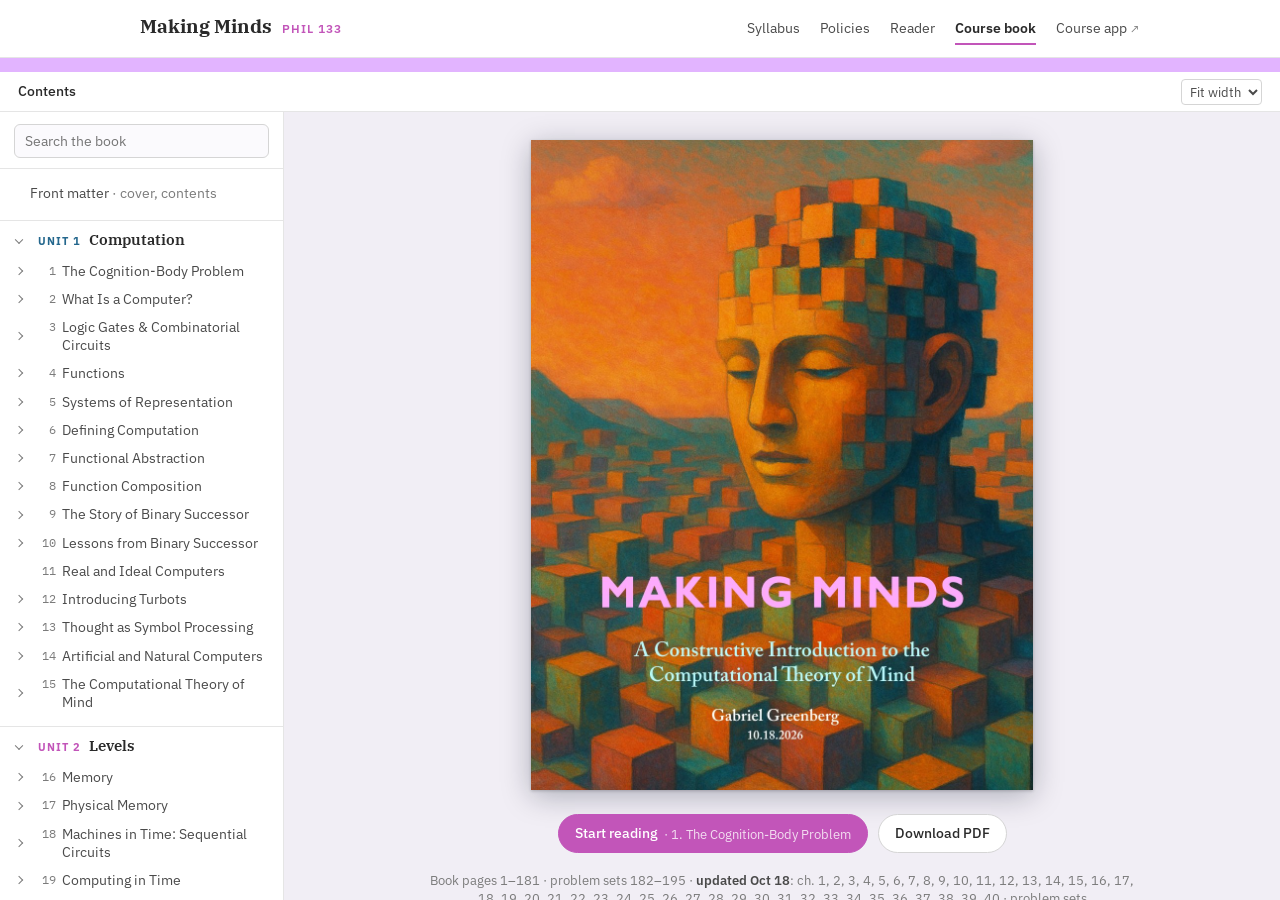
==== commit 1247db16: "Readers remember each reader's place per chapter and reading Opening a chapter or reading from the s" ====
--- a/book/index.html
+++ b/book/index.html
@@ -61,6 +61,7 @@
     </section>
     <p class="rb-status" id="status" hidden></p>
   </main>
+  <div class="rb-resume" id="resume" role="status" hidden></div>
 </div>
 <script type="module" src="reader.js"></script>
 </body>
--- a/assets/site.css
+++ b/assets/site.css
@@ -104,6 +104,12 @@
 .fact .k { color: var(--accent); font-weight: 600; }
 .fact .v { min-width: 0; }
 
+/* ---------- Announcements strip (sits on top of the up-next box; hidden when there are none) ---------- */
+.announce { background: var(--accent-soft); border: 1px solid #EDCBEA; border-left: 3px solid var(--accent); padding: 5px 14px; font-size: 13.5px; line-height: 1.45; color: var(--ink); }
+.announce .an { margin: 0; padding: 2px 0; }
+.announce b { color: var(--accent); }
+.announce:not([hidden]) + .next { margin-top: 8px; }
+
 /* ---------- Up-next box (label left, compressed content right) ---------- */
 .next { background: var(--lav-soft); border: 1px solid var(--lav-line); padding: 4px 16px; }
 .nx { display: grid; grid-template-columns: 104px 1fr; gap: 12px; align-items: start; padding: 9px 0; border-bottom: 1px solid var(--lav-line); font-size: 13.5px; line-height: 1.45; }
@@ -133,8 +139,9 @@
 .tag.ct { background: var(--surface-2); color: var(--ink-2); }
 .tag.file { background: var(--surface-2); color: var(--ink-2); }
 .mm { font-family: "IBM Plex Mono", monospace; font-size: 11.5px; font-weight: 600; color: var(--accent); margin-right: 6px; letter-spacing: 0.03em; }
-a.mmlink, a.rdlink { color: inherit; text-decoration: none; border-bottom: 1px dotted var(--line-2); }
-a.mmlink:hover, a.rdlink:hover { color: var(--accent); border-bottom: 1px solid var(--accent); }
+a.mmlink, a.rdlink, a.hwlink { color: inherit; text-decoration: none; border-bottom: 1px dotted var(--line-2); }
+a.mmlink:hover, a.rdlink:hover, a.hwlink:hover { color: var(--accent); border-bottom: 1px solid var(--accent); }
+tr.hw a.hwlink:not(:hover) { border-bottom-color: color-mix(in srgb, currentColor 50%, transparent); }   /* HW row: the dotted rule in the row's red, not grey-on-pink */
 a.rdlink.out::after { content: " \2197"; color: var(--ink-3); font-size: 11px; }   /* leaves the site */
 
 /* ---------- Schedule table ---------- */
@@ -304,7 +311,7 @@
 /* ---------- Print ---------- */
 @media print {
   body { font-size: 11.5px; background: #fff; }
-  .topbar nav, .band, .next, footer { display: none; }
+  .topbar nav, .band, .announce, .next, footer { display: none; }
   .hero { background: none; color: #000; }
   .hero-img { display: none; }
   .hero h1, .hero .tagline, .hero .hero-meta { color: #000; text-shadow: none; }
--- a/book/reader.css
+++ b/book/reader.css
@@ -119,6 +119,15 @@
 .rb-chapnav a .k { font-size: 11px; letter-spacing: 0.08em; text-transform: uppercase; color: var(--ink-3); font-weight: 600; }
 .rb-chapnav a.next { margin-left: auto; text-align: right; align-items: flex-end; }
 .rb-status { text-align: center; color: var(--ink-3); font-size: 13px; padding: 40px 16px; }
+/* "Picked up where you left off" (10/19): shown for a few seconds when a link reopens a chapter or reading at its
+   remembered place, with one button back to the start; sits at the foot of the reading pane */
+.rb-resume { position: absolute; z-index: 12; bottom: 18px; left: calc(var(--rb-side-w) + (100% - var(--rb-side-w)) / 2); transform: translateX(-50%);
+  display: flex; align-items: center; gap: 12px; max-width: calc(100% - 32px); padding: 6px 6px 6px 16px; border-radius: 999px;
+  background: var(--navy); color: #fff; font-size: 13px; white-space: nowrap; box-shadow: 0 6px 24px rgba(3,13,36,.30); }
+.rb-resume[hidden] { display: none; }
+.rb-resume span { overflow: hidden; text-overflow: ellipsis; }
+.rb-resume button { flex: none; font: inherit; font-weight: 500; color: var(--navy); background: var(--lav); border: 0; border-radius: 999px; padding: 5px 13px; cursor: pointer; }
+.rb-resume button:hover { background: #fff; }
 
 /* pdf.js 4.10 text layer (subset of web/pdf_viewer.css; the page div carries --scale-factor) */
 .textLayer { position: absolute; text-align: initial; inset: 0; overflow: clip; opacity: 1; line-height: 1;
@@ -149,13 +158,14 @@
   .rb-chapnav { flex-direction: column; }
   .rb-chapnav a { max-width: none; }
   .rb-chapnav a.next { margin-left: 0; align-items: flex-start; text-align: left; }
+  .rb-resume { left: 50%; bottom: 14px; }
 }
 @media (max-width: 600px) {
   .rb-crumb { font-size: 12.5px; }
   .rb-crumb .unit, .rb-crumb .unit + .sep { display: none; }
 }
 @media print {
-  .rb-side, .rb-top, .topbar, .band, .rb-chapnav, .rb-actions { display: none; }
+  .rb-side, .rb-top, .topbar, .band, .rb-chapnav, .rb-actions, .rb-resume { display: none; }
   body.rb { height: auto; overflow: visible; }
   .rb-main { overflow: visible; }
 }
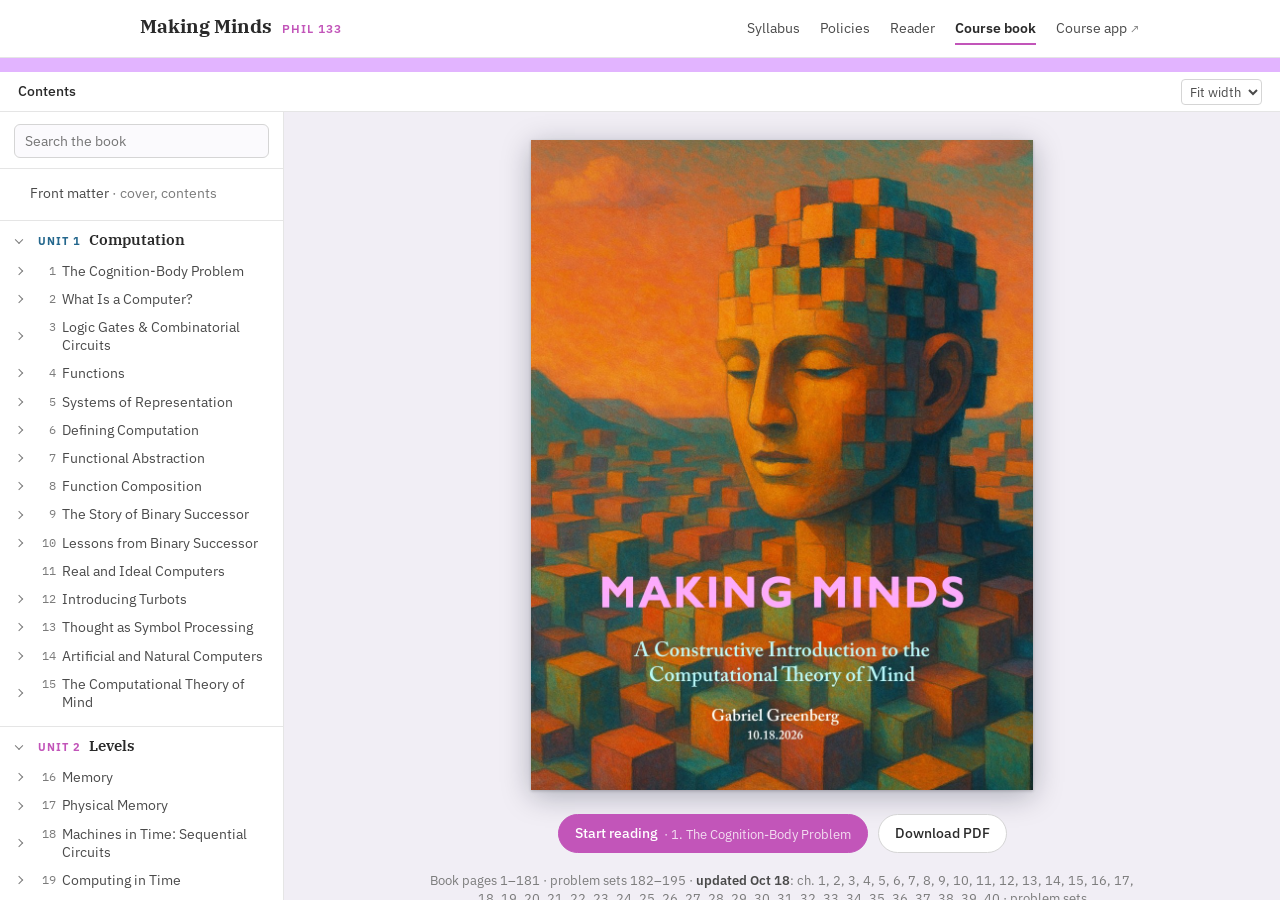
==== commit afac3242: "Course book: one continuous scroll through all the chapters The web reader now lays out every page o" ====
--- a/book/index.html
+++ b/book/index.html
@@ -57,11 +57,9 @@
     </section>
     <section class="rb-doc" id="doc" hidden>
       <div class="rb-pages" id="pages"></div>
-      <nav class="rb-chapnav" id="chapnav" aria-label="Previous and next chapter"></nav>
     </section>
     <p class="rb-status" id="status" hidden></p>
   </main>
-  <div class="rb-resume" id="resume" role="status" hidden></div>
 </div>
 <script type="module" src="reader.js"></script>
 </body>
--- a/book/reader.css
+++ b/book/reader.css
@@ -119,15 +119,7 @@
 .rb-chapnav a .k { font-size: 11px; letter-spacing: 0.08em; text-transform: uppercase; color: var(--ink-3); font-weight: 600; }
 .rb-chapnav a.next { margin-left: auto; text-align: right; align-items: flex-end; }
 .rb-status { text-align: center; color: var(--ink-3); font-size: 13px; padding: 40px 16px; }
-/* "Picked up where you left off" (10/19): shown for a few seconds when a link reopens a chapter or reading at its
-   remembered place, with one button back to the start; sits at the foot of the reading pane */
-.rb-resume { position: absolute; z-index: 12; bottom: 18px; left: calc(var(--rb-side-w) + (100% - var(--rb-side-w)) / 2); transform: translateX(-50%);
-  display: flex; align-items: center; gap: 12px; max-width: calc(100% - 32px); padding: 6px 6px 6px 16px; border-radius: 999px;
-  background: var(--navy); color: #fff; font-size: 13px; white-space: nowrap; box-shadow: 0 6px 24px rgba(3,13,36,.30); }
-.rb-resume[hidden] { display: none; }
-.rb-resume span { overflow: hidden; text-overflow: ellipsis; }
-.rb-resume button { flex: none; font: inherit; font-weight: 500; color: var(--navy); background: var(--lav); border: 0; border-radius: 999px; padding: 5px 13px; cursor: pointer; }
-.rb-resume button:hover { background: #fff; }
+.pg-err { position: absolute; left: 0; right: 0; top: 40%; margin: 0; padding: 0 24px; text-align: center; color: var(--ink-3); font-size: 13px; }
 
 /* pdf.js 4.10 text layer (subset of web/pdf_viewer.css; the page div carries --scale-factor) */
 .textLayer { position: absolute; text-align: initial; inset: 0; overflow: clip; opacity: 1; line-height: 1;
@@ -158,14 +150,13 @@
   .rb-chapnav { flex-direction: column; }
   .rb-chapnav a { max-width: none; }
   .rb-chapnav a.next { margin-left: 0; align-items: flex-start; text-align: left; }
-  .rb-resume { left: 50%; bottom: 14px; }
 }
 @media (max-width: 600px) {
   .rb-crumb { font-size: 12.5px; }
   .rb-crumb .unit, .rb-crumb .unit + .sep { display: none; }
 }
 @media print {
-  .rb-side, .rb-top, .topbar, .band, .rb-chapnav, .rb-actions, .rb-resume { display: none; }
+  .rb-side, .rb-top, .topbar, .band, .rb-chapnav, .rb-actions { display: none; }
   body.rb { height: auto; overflow: visible; }
   .rb-main { overflow: visible; }
 }
